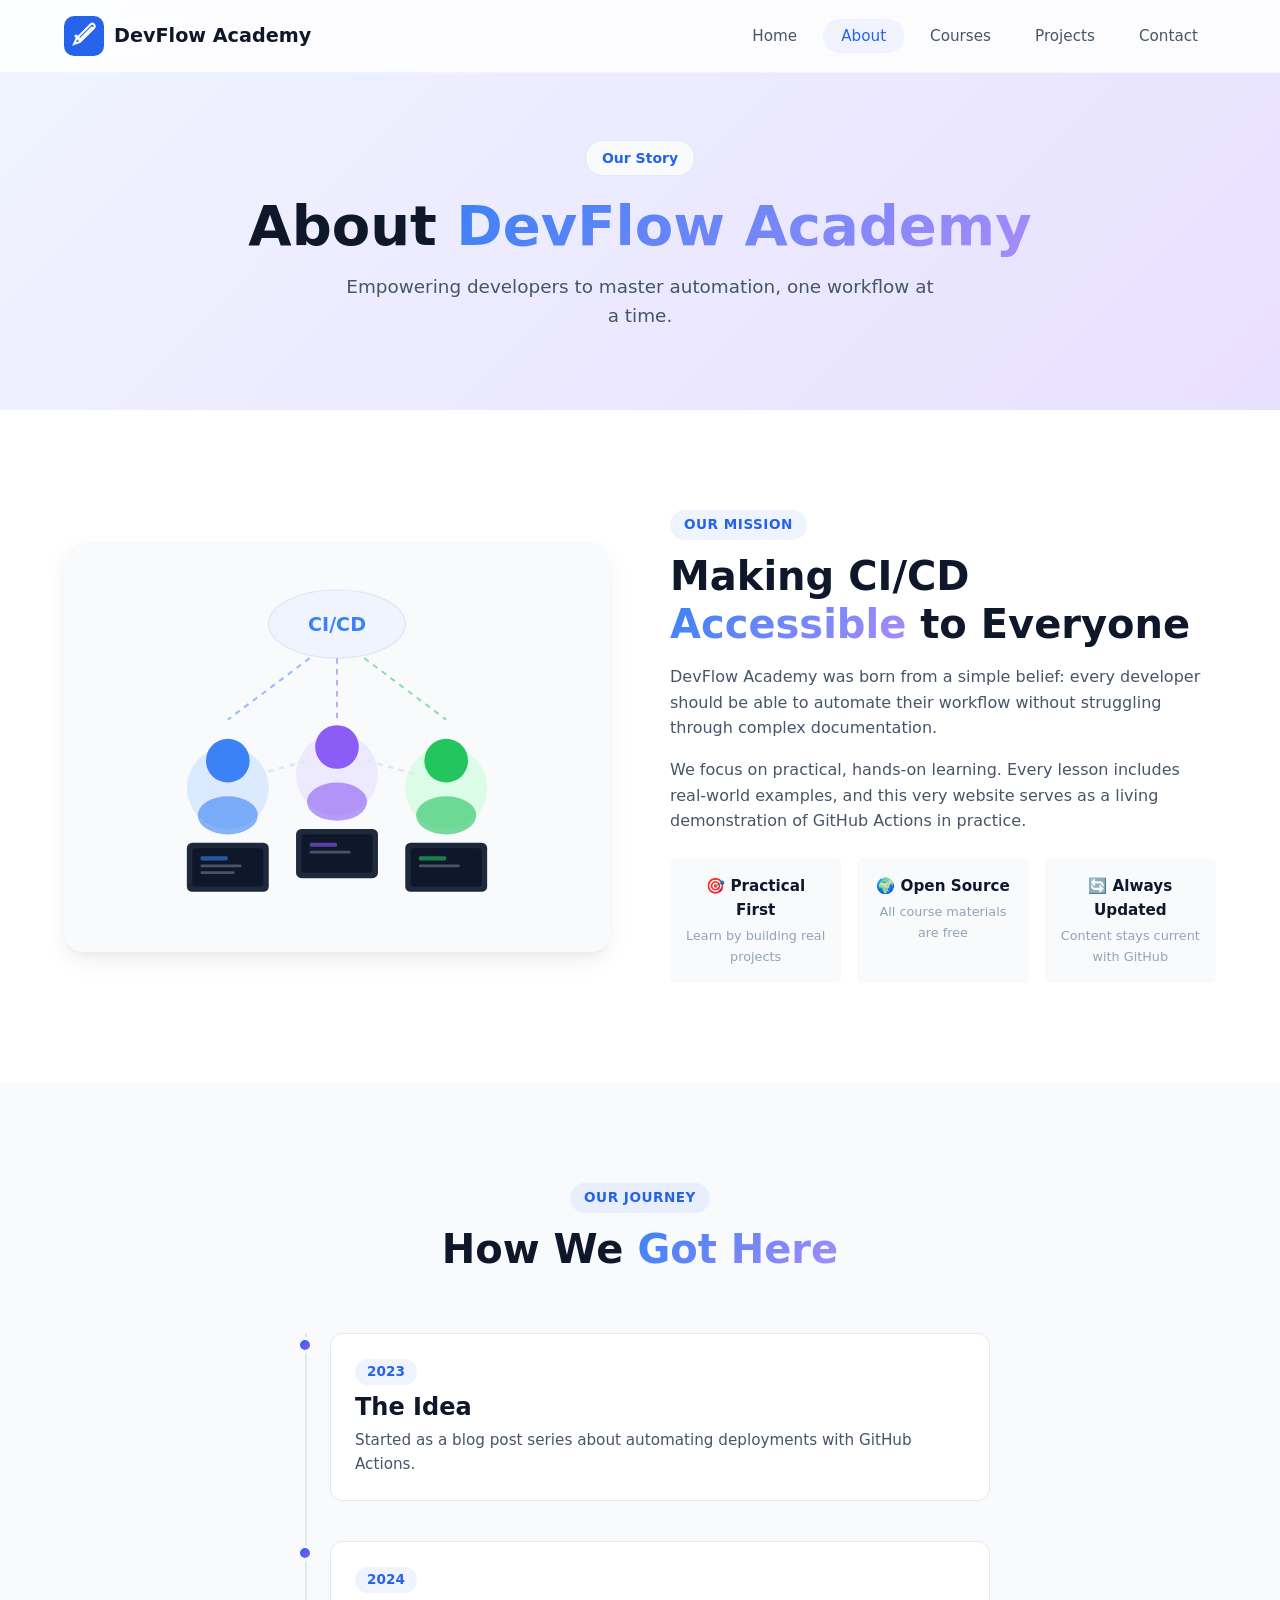
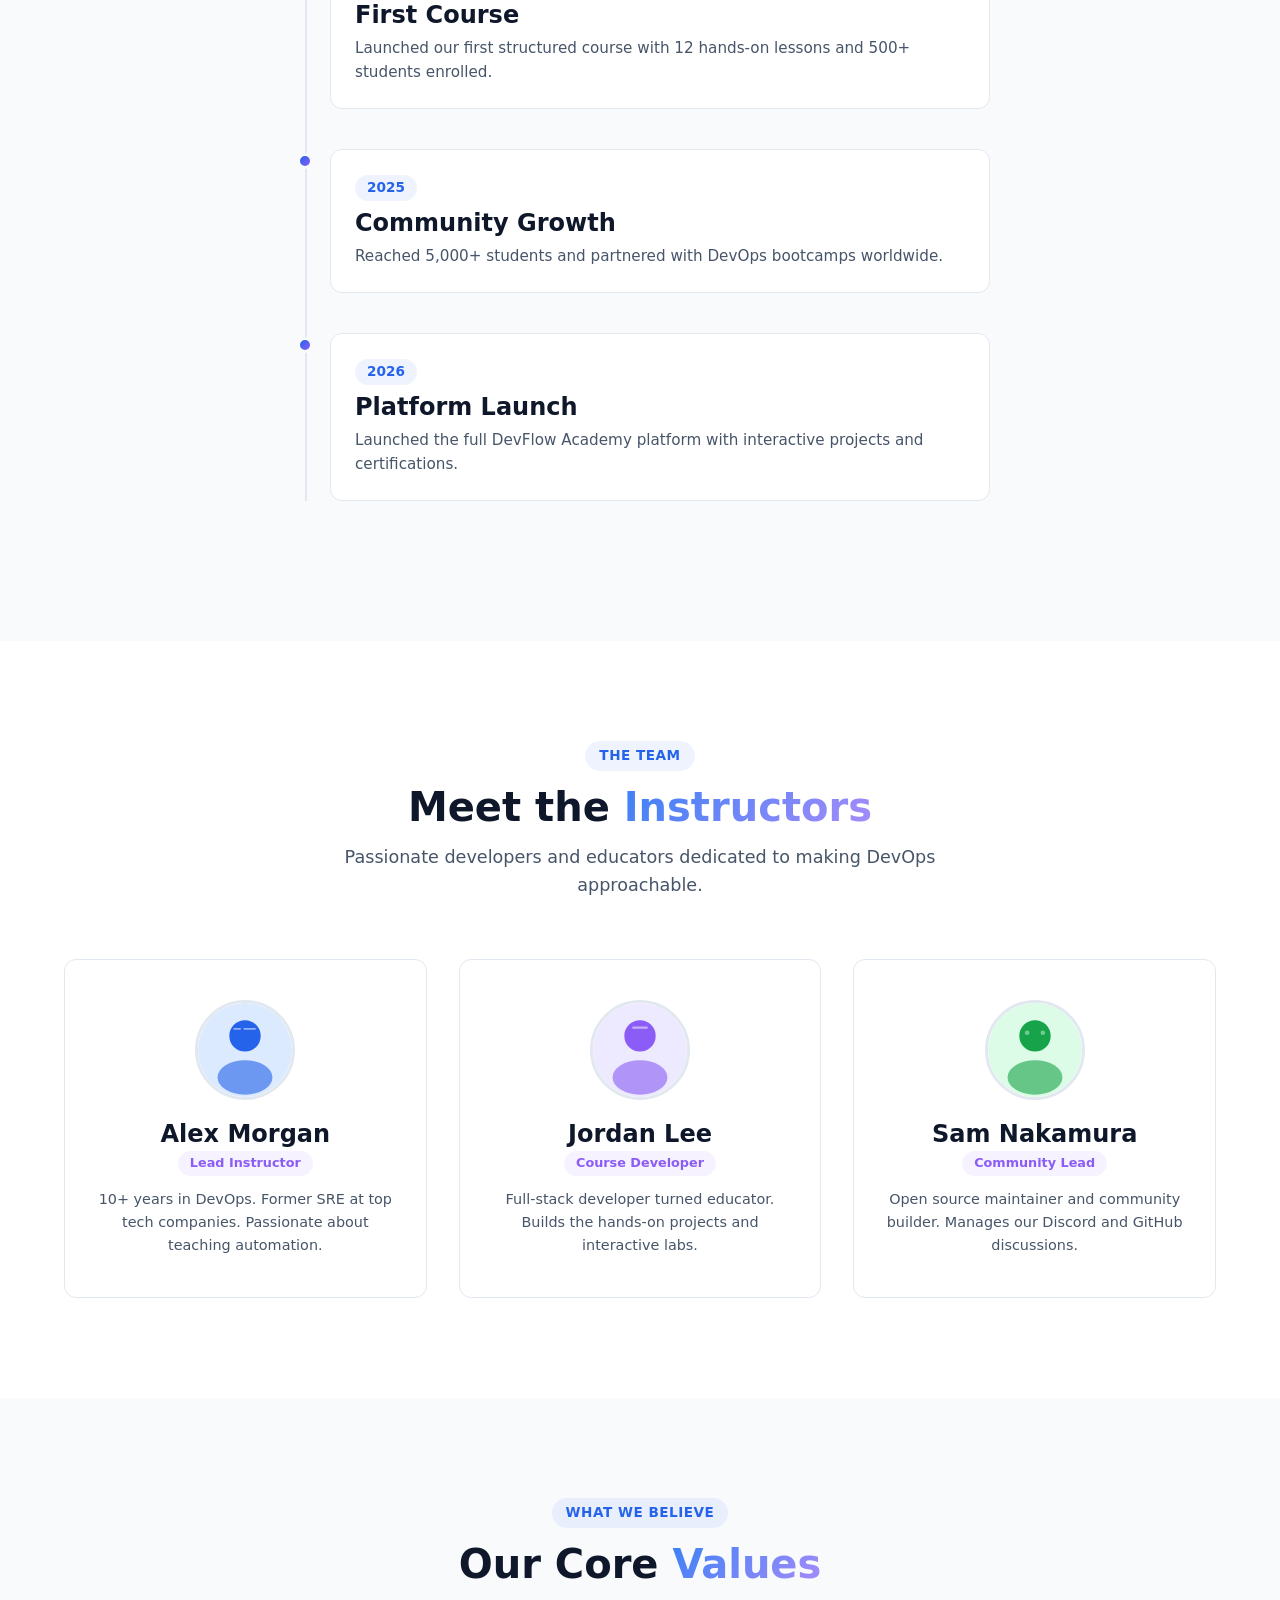
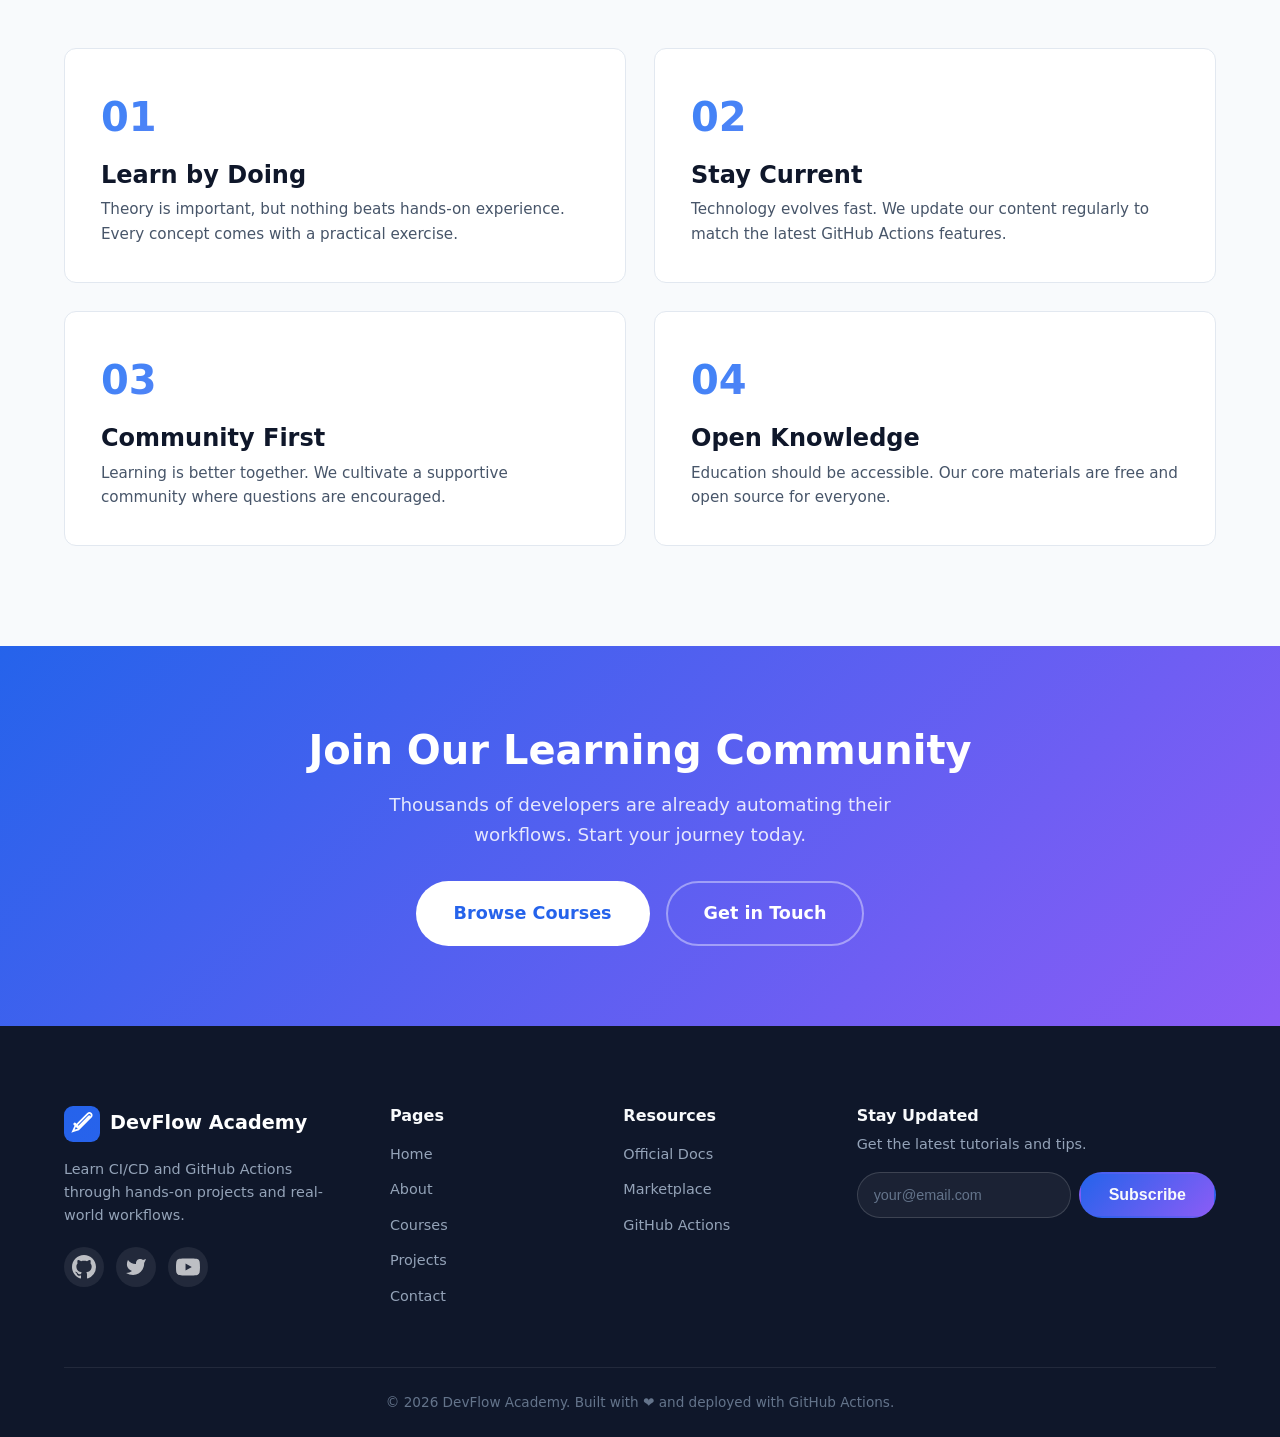
==== about.html @ 9a914fad "Initial commit: DevFlow Academy - GitHub Actions demo website - 5 HTML pages (Home, About, Courses, " ====
<!DOCTYPE html>
<html lang="en">
<head>
    <meta charset="UTF-8">
    <meta name="viewport" content="width=device-width, initial-scale=1.0">
    <title>About - DevFlow Academy</title>
    <link rel="stylesheet" href="css/style.css">
    <link rel="icon" href="images/favicon.svg" type="image/svg+xml">
</head>
<body>
    <!-- Navigation -->
    <nav class="navbar" id="navbar">
        <div class="container nav-container">
            <a href="index.html" class="logo">
                <img src="images/logo.svg" alt="DevFlow Academy Logo" width="40" height="40">
                <span>DevFlow Academy</span>
            </a>
            <button class="nav-toggle" id="navToggle" aria-label="Toggle navigation">
                <span></span>
                <span></span>
                <span></span>
            </button>
            <ul class="nav-links" id="navLinks">
                <li><a href="index.html">Home</a></li>
                <li><a href="about.html" class="active">About</a></li>
                <li><a href="courses.html">Courses</a></li>
                <li><a href="projects.html">Projects</a></li>
                <li><a href="contact.html">Contact</a></li>
            </ul>
        </div>
    </nav>

    <!-- Page Header -->
    <header class="page-header">
        <div class="container">
            <span class="badge">Our Story</span>
            <h1>About <span class="gradient-text">DevFlow Academy</span></h1>
            <p>Empowering developers to master automation, one workflow at a time.</p>
        </div>
    </header>

    <!-- Mission Section -->
    <section class="about-mission">
        <div class="container">
            <div class="about-grid">
                <div class="about-image">
                    <img src="images/about-team.svg" alt="Team working together on automation">
                </div>
                <div class="about-text">
                    <span class="section-tag">Our Mission</span>
                    <h2>Making CI/CD <span class="gradient-text">Accessible</span> to Everyone</h2>
                    <p>DevFlow Academy was born from a simple belief: every developer should be able to automate their workflow without struggling through complex documentation.</p>
                    <p>We focus on practical, hands-on learning. Every lesson includes real-world examples, and this very website serves as a living demonstration of GitHub Actions in practice.</p>
                    <div class="about-highlights">
                        <div class="highlight">
                            <strong>🎯 Practical First</strong>
                            <p>Learn by building real projects</p>
                        </div>
                        <div class="highlight">
                            <strong>🌍 Open Source</strong>
                            <p>All course materials are free</p>
                        </div>
                        <div class="highlight">
                            <strong>🔄 Always Updated</strong>
                            <p>Content stays current with GitHub</p>
                        </div>
                    </div>
                </div>
            </div>
        </div>
    </section>

    <!-- Timeline Section -->
    <section class="timeline-section">
        <div class="container">
            <div class="section-header">
                <span class="section-tag">Our Journey</span>
                <h2>How We <span class="gradient-text">Got Here</span></h2>
            </div>
            <div class="timeline">
                <div class="timeline-item">
                    <div class="timeline-marker"></div>
                    <div class="timeline-content">
                        <span class="timeline-date">2023</span>
                        <h3>The Idea</h3>
                        <p>Started as a blog post series about automating deployments with GitHub Actions.</p>
                    </div>
                </div>
                <div class="timeline-item">
                    <div class="timeline-marker"></div>
                    <div class="timeline-content">
                        <span class="timeline-date">2024</span>
                        <h3>First Course</h3>
                        <p>Launched our first structured course with 12 hands-on lessons and 500+ students enrolled.</p>
                    </div>
                </div>
                <div class="timeline-item">
                    <div class="timeline-marker"></div>
                    <div class="timeline-content">
                        <span class="timeline-date">2025</span>
                        <h3>Community Growth</h3>
                        <p>Reached 5,000+ students and partnered with DevOps bootcamps worldwide.</p>
                    </div>
                </div>
                <div class="timeline-item">
                    <div class="timeline-marker"></div>
                    <div class="timeline-content">
                        <span class="timeline-date">2026</span>
                        <h3>Platform Launch</h3>
                        <p>Launched the full DevFlow Academy platform with interactive projects and certifications.</p>
                    </div>
                </div>
            </div>
        </div>
    </section>

    <!-- Team Section -->
    <section class="team-section">
        <div class="container">
            <div class="section-header">
                <span class="section-tag">The Team</span>
                <h2>Meet the <span class="gradient-text">Instructors</span></h2>
                <p>Passionate developers and educators dedicated to making DevOps approachable.</p>
            </div>
            <div class="team-grid">
                <div class="team-card">
                    <div class="team-avatar">
                        <img src="images/team-1.svg" alt="Alex Morgan">
                    </div>
                    <h3>Alex Morgan</h3>
                    <span class="team-role">Lead Instructor</span>
                    <p>10+ years in DevOps. Former SRE at top tech companies. Passionate about teaching automation.</p>
                </div>
                <div class="team-card">
                    <div class="team-avatar">
                        <img src="images/team-2.svg" alt="Jordan Lee">
                    </div>
                    <h3>Jordan Lee</h3>
                    <span class="team-role">Course Developer</span>
                    <p>Full-stack developer turned educator. Builds the hands-on projects and interactive labs.</p>
                </div>
                <div class="team-card">
                    <div class="team-avatar">
                        <img src="images/team-3.svg" alt="Sam Nakamura">
                    </div>
                    <h3>Sam Nakamura</h3>
                    <span class="team-role">Community Lead</span>
                    <p>Open source maintainer and community builder. Manages our Discord and GitHub discussions.</p>
                </div>
            </div>
        </div>
    </section>

    <!-- Values Section -->
    <section class="values-section">
        <div class="container">
            <div class="section-header">
                <span class="section-tag">What We Believe</span>
                <h2>Our Core <span class="gradient-text">Values</span></h2>
            </div>
            <div class="values-grid">
                <div class="value-card">
                    <div class="value-number">01</div>
                    <h3>Learn by Doing</h3>
                    <p>Theory is important, but nothing beats hands-on experience. Every concept comes with a practical exercise.</p>
                </div>
                <div class="value-card">
                    <div class="value-number">02</div>
                    <h3>Stay Current</h3>
                    <p>Technology evolves fast. We update our content regularly to match the latest GitHub Actions features.</p>
                </div>
                <div class="value-card">
                    <div class="value-number">03</div>
                    <h3>Community First</h3>
                    <p>Learning is better together. We cultivate a supportive community where questions are encouraged.</p>
                </div>
                <div class="value-card">
                    <div class="value-number">04</div>
                    <h3>Open Knowledge</h3>
                    <p>Education should be accessible. Our core materials are free and open source for everyone.</p>
                </div>
            </div>
        </div>
    </section>

    <!-- CTA -->
    <section class="cta">
        <div class="container">
            <div class="cta-content">
                <h2>Join Our Learning Community</h2>
                <p>Thousands of developers are already automating their workflows. Start your journey today.</p>
                <div class="cta-buttons">
                    <a href="courses.html" class="btn btn-primary btn-lg">Browse Courses</a>
                    <a href="contact.html" class="btn btn-outline btn-lg">Get in Touch</a>
                </div>
            </div>
        </div>
    </section>

    <!-- Footer -->
    <footer class="footer">
        <div class="container">
            <div class="footer-grid">
                <div class="footer-brand">
                    <a href="index.html" class="logo">
                        <img src="images/logo.svg" alt="DevFlow Academy" width="36" height="36">
                        <span>DevFlow Academy</span>
                    </a>
                    <p>Learn CI/CD and GitHub Actions through hands-on projects and real-world workflows.</p>
                    <div class="social-links">
                        <a href="#" aria-label="GitHub"><img src="images/icon-github.svg" alt="GitHub" width="24" height="24"></a>
                        <a href="#" aria-label="Twitter"><img src="images/icon-twitter.svg" alt="Twitter" width="24" height="24"></a>
                        <a href="#" aria-label="YouTube"><img src="images/icon-youtube.svg" alt="YouTube" width="24" height="24"></a>
                    </div>
                </div>
                <div class="footer-links">
                    <h4>Pages</h4>
                    <ul>
                        <li><a href="index.html">Home</a></li>
                        <li><a href="about.html">About</a></li>
                        <li><a href="courses.html">Courses</a></li>
                        <li><a href="projects.html">Projects</a></li>
                        <li><a href="contact.html">Contact</a></li>
                    </ul>
                </div>
                <div class="footer-links">
                    <h4>Resources</h4>
                    <ul>
                        <li><a href="https://docs.github.com/en/actions" target="_blank" rel="noopener noreferrer">Official Docs</a></li>
                        <li><a href="https://github.com/marketplace?type=actions" target="_blank" rel="noopener noreferrer">Marketplace</a></li>
                        <li><a href="https://github.com/features/actions" target="_blank" rel="noopener noreferrer">GitHub Actions</a></li>
                    </ul>
                </div>
                <div class="footer-newsletter">
                    <h4>Stay Updated</h4>
                    <p>Get the latest tutorials and tips.</p>
                    <form class="newsletter-form" id="newsletterForm">
                        <input type="email" placeholder="your@email.com" required aria-label="Email address">
                        <button type="submit" class="btn btn-primary">Subscribe</button>
                    </form>
                </div>
            </div>
            <div class="footer-bottom">
                <p>&copy; 2026 DevFlow Academy. Built with ❤️ and deployed with GitHub Actions.</p>
            </div>
        </div>
    </footer>

    <button class="back-to-top" id="backToTop" aria-label="Back to top">↑</button>
    <script src="js/main.js"></script>
</body>
</html>
---- css/style.css ----
/* ===================================
   DevFlow Academy - Main Stylesheet
   Modern, responsive, GitHub-themed
   =================================== */

/* ---------- CSS Variables ---------- */
:root {
    --primary: #2563eb;
    --primary-dark: #1d4ed8;
    --primary-light: #3b82f6;
    --accent: #8b5cf6;
    --accent-dark: #7c3aed;
    --gradient: linear-gradient(135deg, #2563eb, #8b5cf6);
    --gradient-text: linear-gradient(135deg, #3b82f6, #a78bfa);

    --bg-primary: #ffffff;
    --bg-secondary: #f8fafc;
    --bg-dark: #0f172a;
    --bg-card: #ffffff;

    --text-primary: #0f172a;
    --text-secondary: #475569;
    --text-muted: #94a3b8;
    --text-inverse: #f8fafc;

    --border: #e2e8f0;
    --border-light: #f1f5f9;

    --shadow-sm: 0 1px 2px rgba(0,0,0,0.05);
    --shadow-md: 0 4px 6px -1px rgba(0,0,0,0.07), 0 2px 4px -1px rgba(0,0,0,0.04);
    --shadow-lg: 0 10px 25px -3px rgba(0,0,0,0.08), 0 4px 6px -2px rgba(0,0,0,0.04);
    --shadow-xl: 0 20px 50px -12px rgba(0,0,0,0.15);

    --radius-sm: 6px;
    --radius-md: 12px;
    --radius-lg: 20px;
    --radius-full: 50px;

    --font-sans: 'Segoe UI', system-ui, -apple-system, sans-serif;
    --font-mono: 'Cascadia Code', 'Fira Code', 'Consolas', monospace;

    --transition: 0.3s cubic-bezier(0.4, 0, 0.2, 1);
    --max-width: 1200px;
}

/* ---------- Reset & Base ---------- */
*,
*::before,
*::after {
    margin: 0;
    padding: 0;
    box-sizing: border-box;
}

html {
    scroll-behavior: smooth;
    scroll-padding-top: 80px;
}

body {
    font-family: var(--font-sans);
    font-size: 16px;
    line-height: 1.6;
    color: var(--text-primary);
    background: var(--bg-primary);
    overflow-x: hidden;
}

img {
    max-width: 100%;
    height: auto;
    display: block;
}

a {
    color: var(--primary);
    text-decoration: none;
    transition: color var(--transition);
}

a:hover {
    color: var(--primary-dark);
}

ul {
    list-style: none;
}

.container {
    max-width: var(--max-width);
    margin: 0 auto;
    padding: 0 24px;
}

/* ---------- Typography ---------- */
h1, h2, h3, h4 {
    line-height: 1.2;
    font-weight: 700;
}

h1 { font-size: clamp(2.2rem, 5vw, 3.5rem); }
h2 { font-size: clamp(1.8rem, 4vw, 2.5rem); }
h3 { font-size: clamp(1.2rem, 2.5vw, 1.5rem); }

.gradient-text {
    background: var(--gradient-text);
    -webkit-background-clip: text;
    -webkit-text-fill-color: transparent;
    background-clip: text;
}

/* ---------- Buttons ---------- */
.btn {
    display: inline-flex;
    align-items: center;
    justify-content: center;
    gap: 8px;
    padding: 12px 28px;
    border: 2px solid transparent;
    border-radius: var(--radius-full);
    font-size: 1rem;
    font-weight: 600;
    cursor: pointer;
    transition: all var(--transition);
    text-decoration: none;
    white-space: nowrap;
}

.btn-primary {
    background: var(--gradient);
    color: var(--text-inverse);
    border-color: transparent;
}
.btn-primary:hover {
    transform: translateY(-2px);
    box-shadow: 0 8px 25px rgba(37, 99, 235, 0.35);
    color: var(--text-inverse);
}

.btn-outline {
    background: transparent;
    color: var(--text-primary);
    border-color: var(--border);
}
.btn-outline:hover {
    border-color: var(--primary);
    color: var(--primary);
    transform: translateY(-2px);
}

.btn-sm { padding: 8px 20px; font-size: 0.875rem; }
.btn-lg { padding: 16px 36px; font-size: 1.1rem; }
.btn-full { width: 100%; }

.badge {
    display: inline-block;
    padding: 6px 16px;
    background: var(--bg-secondary);
    border: 1px solid var(--border);
    border-radius: var(--radius-full);
    font-size: 0.875rem;
    font-weight: 600;
    color: var(--primary);
    margin-bottom: 16px;
}

/* ---------- Navigation ---------- */
.navbar {
    position: fixed;
    top: 0;
    left: 0;
    right: 0;
    z-index: 1000;
    background: rgba(255, 255, 255, 0.85);
    backdrop-filter: blur(12px);
    -webkit-backdrop-filter: blur(12px);
    border-bottom: 1px solid var(--border-light);
    transition: all var(--transition);
}

.navbar.scrolled {
    box-shadow: var(--shadow-md);
}

.nav-container {
    display: flex;
    align-items: center;
    justify-content: space-between;
    height: 72px;
}

.logo {
    display: flex;
    align-items: center;
    gap: 10px;
    font-weight: 700;
    font-size: 1.2rem;
    color: var(--text-primary);
}
.logo:hover { color: var(--text-primary); }
.logo img { flex-shrink: 0; }

.nav-links {
    display: flex;
    align-items: center;
    gap: 8px;
}

.nav-links a {
    padding: 8px 18px;
    border-radius: var(--radius-full);
    font-weight: 500;
    color: var(--text-secondary);
    transition: all var(--transition);
    font-size: 0.95rem;
}

.nav-links a:hover,
.nav-links a.active {
    color: var(--primary);
    background: rgba(37, 99, 235, 0.06);
}

.nav-toggle {
    display: none;
    flex-direction: column;
    gap: 5px;
    background: none;
    border: none;
    cursor: pointer;
    padding: 8px;
}

.nav-toggle span {
    display: block;
    width: 24px;
    height: 2px;
    background: var(--text-primary);
    border-radius: 2px;
    transition: all var(--transition);
}

/* ---------- Hero Section ---------- */
.hero {
    position: relative;
    padding: 160px 0 120px;
    background: linear-gradient(135deg, #f0f4ff 0%, #e8e0ff 50%, #f0f4ff 100%);
    overflow: hidden;
}

.hero-particles {
    position: absolute;
    top: 0;
    left: 0;
    width: 100%;
    height: 100%;
    pointer-events: none;
}

.hero-content {
    display: grid;
    grid-template-columns: 1fr 1fr;
    gap: 60px;
    align-items: center;
    position: relative;
    z-index: 1;
}

.hero-text h1 {
    margin-bottom: 20px;
}

.hero-text p {
    font-size: 1.15rem;
    color: var(--text-secondary);
    margin-bottom: 32px;
    max-width: 520px;
}

.hero-buttons {
    display: flex;
    gap: 16px;
    margin-bottom: 48px;
    flex-wrap: wrap;
}

.hero-stats {
    display: flex;
    gap: 40px;
}

.stat {
    text-align: center;
}

.stat strong {
    display: block;
    font-size: 2rem;
    background: var(--gradient);
    -webkit-background-clip: text;
    -webkit-text-fill-color: transparent;
    background-clip: text;
}

.stat span {
    font-size: 0.875rem;
    color: var(--text-muted);
    font-weight: 500;
}

.hero-image {
    display: flex;
    justify-content: center;
}

.hero-image img {
    max-width: 480px;
    width: 100%;
    animation: float 6s ease-in-out infinite;
}

@keyframes float {
    0%, 100% { transform: translateY(0); }
    50% { transform: translateY(-20px); }
}

.hero-wave {
    position: absolute;
    bottom: -1px;
    left: 0;
    right: 0;
    line-height: 0;
}

.hero-wave svg {
    width: 100%;
    height: 80px;
}

/* ---------- Sections ---------- */
section {
    padding: 100px 0;
}

.section-header {
    text-align: center;
    margin-bottom: 60px;
}

.section-header p {
    color: var(--text-secondary);
    max-width: 600px;
    margin: 12px auto 0;
    font-size: 1.1rem;
}

.section-tag {
    display: inline-block;
    padding: 4px 14px;
    background: rgba(37, 99, 235, 0.08);
    color: var(--primary);
    border-radius: var(--radius-full);
    font-size: 0.85rem;
    font-weight: 600;
    text-transform: uppercase;
    letter-spacing: 0.5px;
    margin-bottom: 12px;
}

/* ---------- Features Grid ---------- */
.features {
    background: var(--bg-secondary);
}

.features-grid {
    display: grid;
    grid-template-columns: repeat(3, 1fr);
    gap: 28px;
}

.feature-card {
    background: var(--bg-card);
    border: 1px solid var(--border);
    border-radius: var(--radius-md);
    padding: 36px 28px;
    transition: all var(--transition);
}

.feature-card:hover {
    transform: translateY(-6px);
    box-shadow: var(--shadow-lg);
    border-color: var(--primary-light);
}

.feature-icon {
    width: 56px;
    height: 56px;
    border-radius: var(--radius-sm);
    background: rgba(37, 99, 235, 0.08);
    display: flex;
    align-items: center;
    justify-content: center;
    margin-bottom: 20px;
}

.feature-icon img {
    width: 32px;
    height: 32px;
}

.feature-card h3 {
    margin-bottom: 10px;
}

.feature-card p {
    color: var(--text-secondary);
    font-size: 0.95rem;
}

/* ---------- Workflow Section ---------- */
.workflow-section {
    background: var(--bg-primary);
}

.workflow-demo {
    display: grid;
    grid-template-columns: 1.3fr 1fr;
    gap: 48px;
    align-items: start;
}

/* Code Window */
.code-window {
    border-radius: var(--radius-md);
    overflow: hidden;
    box-shadow: var(--shadow-xl);
    border: 1px solid var(--border);
}

.code-header {
    display: flex;
    align-items: center;
    gap: 12px;
    padding: 14px 20px;
    background: #1e293b;
}

.code-dots {
    display: flex;
    gap: 8px;
}

.dot {
    width: 12px;
    height: 12px;
    border-radius: 50%;
}
.dot.red { background: #ef4444; }
.dot.yellow { background: #eab308; }
.dot.green { background: #22c55e; }

.code-title {
    color: #94a3b8;
    font-size: 0.85rem;
    font-family: var(--font-mono);
}

.code-body {
    background: #0f172a;
    padding: 24px;
    overflow-x: auto;
    margin: 0;
}

.code-body code {
    font-family: var(--font-mono);
    font-size: 0.9rem;
    line-height: 1.8;
    color: #e2e8f0;
}

.yaml-key {
    color: #7dd3fc;
}

/* Workflow Steps */
.workflow-steps {
    display: flex;
    flex-direction: column;
    gap: 4px;
}

.workflow-step {
    display: flex;
    align-items: center;
    gap: 16px;
    padding: 20px;
    border-radius: var(--radius-md);
    border: 1px solid var(--border);
    background: var(--bg-card);
    transition: all var(--transition);
}

.workflow-step:hover,
.workflow-step.active {
    border-color: var(--primary-light);
    box-shadow: var(--shadow-md);
}

.step-icon {
    font-size: 1.5rem;
    flex-shrink: 0;
}

.step-info h4 {
    font-size: 1rem;
    margin-bottom: 2px;
}

.step-info p {
    color: var(--text-muted);
    font-size: 0.875rem;
}

.workflow-connector {
    width: 2px;
    height: 16px;
    background: var(--border);
    margin-left: 36px;
}

/* ---------- Testimonials ---------- */
.testimonials {
    background: var(--bg-secondary);
}

.testimonial-slider {
    max-width: 600px;
    margin: 0 auto;
    position: relative;
    min-height: 280px;
}

.testimonial-card {
    background: var(--bg-card);
    border: 1px solid var(--border);
    border-radius: var(--radius-md);
    padding: 36px;
    text-align: center;
    display: none;
    animation: fadeIn 0.5s ease;
}

.testimonial-card.active {
    display: block;
}

@keyframes fadeIn {
    from { opacity: 0; transform: translateY(10px); }
    to { opacity: 1; transform: translateY(0); }
}

.testimonial-stars {
    color: #f59e0b;
    font-size: 1.3rem;
    margin-bottom: 16px;
}

.testimonial-card > p {
    font-size: 1.1rem;
    color: var(--text-secondary);
    font-style: italic;
    margin-bottom: 24px;
    line-height: 1.7;
}

.testimonial-author {
    display: flex;
    align-items: center;
    justify-content: center;
    gap: 12px;
}

.testimonial-author img {
    border-radius: 50%;
    border: 2px solid var(--border);
}

.testimonial-author div {
    text-align: left;
}

.testimonial-author strong {
    display: block;
    font-size: 0.95rem;
}

.testimonial-author span {
    font-size: 0.825rem;
    color: var(--text-muted);
}

.testimonial-dots {
    display: flex;
    justify-content: center;
    gap: 10px;
    margin-top: 24px;
}

.testimonial-dots .dot-btn {
    width: 10px;
    height: 10px;
    border-radius: 50%;
    background: var(--border);
    border: none;
    cursor: pointer;
    transition: all var(--transition);
}

.testimonial-dots .dot-btn.active {
    background: var(--primary);
    transform: scale(1.3);
}

/* ---------- CTA Section ---------- */
.cta {
    background: var(--gradient);
    padding: 80px 0;
}

.cta-content {
    text-align: center;
    color: white;
}

.cta-content h2 {
    color: white;
    margin-bottom: 16px;
}

.cta-content p {
    color: rgba(255, 255, 255, 0.85);
    font-size: 1.15rem;
    margin-bottom: 32px;
    max-width: 560px;
    margin-left: auto;
    margin-right: auto;
}

.cta-buttons {
    display: flex;
    gap: 16px;
    justify-content: center;
    flex-wrap: wrap;
}

.cta .btn-primary {
    background: white;
    color: var(--primary);
}
.cta .btn-primary:hover {
    box-shadow: 0 8px 25px rgba(0,0,0,0.2);
}

.cta .btn-outline {
    border-color: rgba(255,255,255,0.4);
    color: white;
}
.cta .btn-outline:hover {
    border-color: white;
    color: white;
    background: rgba(255,255,255,0.1);
}

/* ---------- Page Header ---------- */
.page-header {
    padding: 140px 0 80px;
    background: linear-gradient(135deg, #f0f4ff, #e8e0ff);
    text-align: center;
}

.page-header h1 {
    margin-bottom: 12px;
}

.page-header p {
    color: var(--text-secondary);
    font-size: 1.15rem;
    max-width: 600px;
    margin: 0 auto;
}

/* ---------- About Page ---------- */
.about-grid {
    display: grid;
    grid-template-columns: 1fr 1fr;
    gap: 60px;
    align-items: center;
}

.about-image img {
    border-radius: var(--radius-lg);
    box-shadow: var(--shadow-lg);
}

.about-text h2 {
    margin-bottom: 16px;
}

.about-text p {
    color: var(--text-secondary);
    margin-bottom: 16px;
}

.about-highlights {
    display: grid;
    grid-template-columns: 1fr 1fr 1fr;
    gap: 16px;
    margin-top: 24px;
}

.highlight {
    padding: 16px;
    background: var(--bg-secondary);
    border-radius: var(--radius-sm);
    text-align: center;
}

.highlight strong {
    display: block;
    font-size: 0.95rem;
    margin-bottom: 4px;
}

.highlight p {
    font-size: 0.8rem;
    color: var(--text-muted);
    margin: 0;
}

/* ---------- Timeline ---------- */
.timeline-section {
    background: var(--bg-secondary);
}

.timeline {
    position: relative;
    max-width: 700px;
    margin: 0 auto;
    padding-left: 40px;
}

.timeline::before {
    content: '';
    position: absolute;
    left: 15px;
    top: 0;
    bottom: 0;
    width: 2px;
    background: var(--border);
}

.timeline-item {
    position: relative;
    margin-bottom: 40px;
}

.timeline-marker {
    position: absolute;
    left: -33px;
    top: 4px;
    width: 16px;
    height: 16px;
    border-radius: 50%;
    background: var(--gradient);
    border: 3px solid var(--bg-secondary);
}

.timeline-content {
    background: var(--bg-card);
    border: 1px solid var(--border);
    border-radius: var(--radius-md);
    padding: 24px;
}

.timeline-date {
    display: inline-block;
    padding: 2px 12px;
    background: rgba(37, 99, 235, 0.08);
    color: var(--primary);
    border-radius: var(--radius-full);
    font-size: 0.85rem;
    font-weight: 600;
    margin-bottom: 8px;
}

.timeline-content h3 {
    margin-bottom: 6px;
}

.timeline-content p {
    color: var(--text-secondary);
    font-size: 0.95rem;
}

/* ---------- Team ---------- */
.team-grid {
    display: grid;
    grid-template-columns: repeat(3, 1fr);
    gap: 32px;
}

.team-card {
    text-align: center;
    background: var(--bg-card);
    border: 1px solid var(--border);
    border-radius: var(--radius-md);
    padding: 40px 28px;
    transition: all var(--transition);
}

.team-card:hover {
    transform: translateY(-6px);
    box-shadow: var(--shadow-lg);
}

.team-avatar {
    width: 100px;
    height: 100px;
    border-radius: 50%;
    overflow: hidden;
    margin: 0 auto 20px;
    border: 3px solid var(--border);
}

.team-avatar img {
    width: 100%;
    height: 100%;
    object-fit: cover;
}

.team-role {
    display: inline-block;
    padding: 2px 12px;
    background: rgba(139, 92, 246, 0.08);
    color: var(--accent);
    border-radius: var(--radius-full);
    font-size: 0.8rem;
    font-weight: 600;
    margin-bottom: 12px;
}

.team-card p {
    color: var(--text-secondary);
    font-size: 0.9rem;
}

/* ---------- Values ---------- */
.values-section {
    background: var(--bg-secondary);
}

.values-grid {
    display: grid;
    grid-template-columns: repeat(2, 1fr);
    gap: 28px;
}

.value-card {
    background: var(--bg-card);
    border: 1px solid var(--border);
    border-radius: var(--radius-md);
    padding: 36px;
    transition: all var(--transition);
}

.value-card:hover {
    border-color: var(--primary-light);
    box-shadow: var(--shadow-md);
}

.value-number {
    font-size: 2.5rem;
    font-weight: 800;
    background: var(--gradient-text);
    -webkit-background-clip: text;
    -webkit-text-fill-color: transparent;
    background-clip: text;
    margin-bottom: 12px;
}

.value-card h3 {
    margin-bottom: 8px;
}

.value-card p {
    color: var(--text-secondary);
    font-size: 0.95rem;
}

/* ---------- Courses Page ---------- */
.courses-section {
    padding-top: 60px;
}

.course-filters {
    display: flex;
    gap: 12px;
    justify-content: center;
    margin-bottom: 40px;
    flex-wrap: wrap;
}

.filter-btn {
    padding: 8px 24px;
    border: 1px solid var(--border);
    border-radius: var(--radius-full);
    background: var(--bg-card);
    font-weight: 500;
    cursor: pointer;
    transition: all var(--transition);
    font-size: 0.95rem;
    color: var(--text-secondary);
}

.filter-btn:hover,
.filter-btn.active {
    background: var(--primary);
    color: white;
    border-color: var(--primary);
}

.courses-grid {
    display: grid;
    grid-template-columns: repeat(2, 1fr);
    gap: 32px;
}

.course-card {
    background: var(--bg-card);
    border: 1px solid var(--border);
    border-radius: var(--radius-md);
    overflow: hidden;
    transition: all var(--transition);
}

.course-card:hover {
    transform: translateY(-4px);
    box-shadow: var(--shadow-lg);
}

.course-card.hidden {
    display: none;
}

.course-image {
    position: relative;
    height: 200px;
    background: linear-gradient(135deg, #f0f4ff, #e8e0ff);
    display: flex;
    align-items: center;
    justify-content: center;
    overflow: hidden;
}

.course-image img {
    max-height: 160px;
    object-fit: contain;
}

.course-level {
    position: absolute;
    top: 12px;
    right: 12px;
    padding: 4px 14px;
    border-radius: var(--radius-full);
    font-size: 0.75rem;
    font-weight: 600;
    text-transform: uppercase;
}

.course-level.beginner { background: #dcfce7; color: #166534; }
.course-level.intermediate { background: #fef3c7; color: #92400e; }
.course-level.advanced { background: #fce7f3; color: #9d174d; }

.course-body {
    padding: 24px;
}

.course-meta {
    display: flex;
    gap: 16px;
    margin-bottom: 12px;
    font-size: 0.85rem;
    color: var(--text-muted);
}

.course-body h3 {
    margin-bottom: 10px;
}

.course-body p {
    color: var(--text-secondary);
    font-size: 0.9rem;
    margin-bottom: 16px;
}

.course-tags {
    display: flex;
    gap: 8px;
    flex-wrap: wrap;
    margin-bottom: 20px;
}

.tag {
    padding: 3px 12px;
    background: var(--bg-secondary);
    border-radius: var(--radius-full);
    font-size: 0.75rem;
    font-weight: 500;
    color: var(--text-secondary);
}

.course-footer {
    display: flex;
    align-items: center;
    justify-content: space-between;
    padding-top: 16px;
    border-top: 1px solid var(--border-light);
}

.course-rating {
    color: #f59e0b;
    font-size: 0.9rem;
}

.course-rating span {
    color: var(--text-secondary);
    margin-left: 4px;
}

/* ---------- Learning Path ---------- */
.learning-path {
    background: var(--bg-secondary);
}

.path-steps {
    display: flex;
    align-items: center;
    justify-content: center;
    gap: 0;
    flex-wrap: wrap;
}

.path-step {
    text-align: center;
    padding: 28px 24px;
    max-width: 200px;
}

.path-number {
    width: 48px;
    height: 48px;
    border-radius: 50%;
    background: var(--gradient);
    color: white;
    font-weight: 700;
    font-size: 1.2rem;
    display: flex;
    align-items: center;
    justify-content: center;
    margin: 0 auto 12px;
}

.path-step h3 {
    margin-bottom: 6px;
    font-size: 1.05rem;
}

.path-step p {
    font-size: 0.85rem;
    color: var(--text-muted);
}

.path-connector {
    width: 60px;
    height: 2px;
    background: var(--border);
}

/* ---------- Projects Page ---------- */
.projects-section {
    padding-top: 60px;
}

.projects-grid {
    display: grid;
    grid-template-columns: repeat(3, 1fr);
    gap: 28px;
}

.project-card {
    background: var(--bg-card);
    border: 1px solid var(--border);
    border-radius: var(--radius-md);
    overflow: hidden;
    transition: all var(--transition);
}

.project-card:hover {
    transform: translateY(-6px);
    box-shadow: var(--shadow-lg);
}

.project-image {
    position: relative;
    height: 200px;
    background: linear-gradient(135deg, #f0f4ff, #e8e0ff);
    display: flex;
    align-items: center;
    justify-content: center;
    overflow: hidden;
}

.project-image img {
    max-height: 140px;
    transition: transform var(--transition);
}

.project-card:hover .project-image img {
    transform: scale(1.05);
}

.project-overlay {
    position: absolute;
    inset: 0;
    background: rgba(15, 23, 42, 0.6);
    display: flex;
    align-items: center;
    justify-content: center;
    opacity: 0;
    transition: opacity var(--transition);
}

.project-card:hover .project-overlay {
    opacity: 1;
}

.project-body {
    padding: 24px;
}

.project-category {
    font-size: 0.75rem;
    font-weight: 600;
    text-transform: uppercase;
    color: var(--primary);
    margin-bottom: 8px;
}

.project-body h3 {
    margin-bottom: 8px;
}

.project-body p {
    color: var(--text-secondary);
    font-size: 0.9rem;
    margin-bottom: 16px;
}

.project-tech {
    display: flex;
    gap: 8px;
    flex-wrap: wrap;
    margin-bottom: 16px;
}

.project-tech span {
    padding: 3px 12px;
    background: var(--bg-secondary);
    border-radius: var(--radius-full);
    font-size: 0.75rem;
    font-weight: 500;
    color: var(--text-secondary);
}

.project-actions {
    display: flex;
    align-items: center;
    justify-content: space-between;
    padding-top: 16px;
    border-top: 1px solid var(--border-light);
}

.difficulty {
    padding: 3px 14px;
    border-radius: var(--radius-full);
    font-size: 0.75rem;
    font-weight: 600;
}
.difficulty.easy { background: #dcfce7; color: #166534; }
.difficulty.medium { background: #fef3c7; color: #92400e; }
.difficulty.hard { background: #fce7f3; color: #9d174d; }

.project-link {
    display: flex;
    align-items: center;
    gap: 6px;
    font-size: 0.85rem;
    font-weight: 500;
    color: var(--text-secondary);
}
.project-link:hover {
    color: var(--primary);
}

/* ---------- Contribute Section ---------- */
.contribute-section {
    background: var(--bg-secondary);
}

.contribute-card {
    display: grid;
    grid-template-columns: 1.4fr 1fr;
    gap: 48px;
    align-items: center;
    background: var(--bg-card);
    border: 1px solid var(--border);
    border-radius: var(--radius-lg);
    padding: 48px;
}

.contribute-text h2 {
    margin-bottom: 12px;
}

.contribute-text p {
    color: var(--text-secondary);
    margin-bottom: 24px;
}

.contribute-image img {
    max-width: 300px;
    margin: 0 auto;
}

/* ---------- Contact Page ---------- */
.contact-section {
    padding-top: 60px;
}

.contact-grid {
    display: grid;
    grid-template-columns: 1.2fr 1fr;
    gap: 60px;
}

.contact-form-wrapper h2 {
    margin-bottom: 28px;
}

.contact-form {
    display: flex;
    flex-direction: column;
    gap: 20px;
}

.form-row {
    display: grid;
    grid-template-columns: 1fr 1fr;
    gap: 20px;
}

.form-group {
    display: flex;
    flex-direction: column;
    gap: 6px;
}

.form-group label {
    font-weight: 600;
    font-size: 0.9rem;
    color: var(--text-primary);
}

.form-group input,
.form-group select,
.form-group textarea {
    padding: 12px 16px;
    border: 1px solid var(--border);
    border-radius: var(--radius-sm);
    font-size: 1rem;
    font-family: var(--font-sans);
    transition: all var(--transition);
    background: var(--bg-card);
    color: var(--text-primary);
}

.form-group input:focus,
.form-group select:focus,
.form-group textarea:focus {
    outline: none;
    border-color: var(--primary);
    box-shadow: 0 0 0 3px rgba(37, 99, 235, 0.1);
}

.form-group textarea {
    resize: vertical;
    min-height: 120px;
}

.form-success {
    text-align: center;
    padding: 48px;
    background: var(--bg-secondary);
    border-radius: var(--radius-md);
}

.success-icon {
    font-size: 3rem;
    margin-bottom: 16px;
}

.form-success h3 {
    margin-bottom: 8px;
}

.form-success p {
    color: var(--text-secondary);
}

/* Contact Info Cards */
.contact-info {
    display: flex;
    flex-direction: column;
    gap: 20px;
}

.contact-info-card {
    background: var(--bg-card);
    border: 1px solid var(--border);
    border-radius: var(--radius-md);
    padding: 24px;
    transition: all var(--transition);
}

.contact-info-card:hover {
    border-color: var(--primary-light);
    box-shadow: var(--shadow-md);
}

.info-icon {
    font-size: 1.5rem;
    margin-bottom: 8px;
}

.contact-info-card h3 {
    font-size: 1rem;
    margin-bottom: 4px;
}

.contact-info-card p {
    color: var(--primary);
    font-weight: 500;
    font-size: 0.95rem;
}

.contact-info-card span {
    font-size: 0.825rem;
    color: var(--text-muted);
}

/* FAQ */
.faq-section {
    margin-top: 16px;
}

.faq-section h3 {
    margin-bottom: 16px;
    font-size: 1.1rem;
}

.faq-list {
    display: flex;
    flex-direction: column;
    gap: 8px;
}

.faq-item {
    border: 1px solid var(--border);
    border-radius: var(--radius-sm);
    overflow: hidden;
}

.faq-item summary {
    padding: 16px;
    cursor: pointer;
    font-weight: 600;
    font-size: 0.95rem;
    transition: background var(--transition);
}

.faq-item summary:hover {
    background: var(--bg-secondary);
}

.faq-item p {
    padding: 0 16px 16px;
    color: var(--text-secondary);
    font-size: 0.9rem;
}

/* ---------- Location Section ---------- */
.location-section {
    background: var(--bg-secondary);
}

.location-card {
    display: grid;
    grid-template-columns: 1fr 1fr;
    gap: 48px;
    align-items: center;
}

.location-text h2 {
    margin-bottom: 16px;
}

.location-text p {
    color: var(--text-secondary);
    margin-bottom: 28px;
}

.location-stats {
    display: flex;
    gap: 36px;
}

.loc-stat {
    text-align: center;
}

.loc-stat strong {
    display: block;
    font-size: 1.8rem;
    background: var(--gradient);
    -webkit-background-clip: text;
    -webkit-text-fill-color: transparent;
    background-clip: text;
}

.loc-stat span {
    font-size: 0.85rem;
    color: var(--text-muted);
}

.location-image img {
    border-radius: var(--radius-md);
}

/* ---------- Footer ---------- */
.footer {
    background: var(--bg-dark);
    color: var(--text-inverse);
    padding: 80px 0 0;
}

.footer-grid {
    display: grid;
    grid-template-columns: 1.5fr 1fr 1fr 1.5fr;
    gap: 48px;
    padding-bottom: 48px;
}

.footer-brand .logo {
    color: white;
    margin-bottom: 16px;
}

.footer-brand p {
    color: #94a3b8;
    font-size: 0.9rem;
    margin-bottom: 20px;
}

.social-links {
    display: flex;
    gap: 12px;
}

.social-links a {
    display: flex;
    align-items: center;
    justify-content: center;
    width: 40px;
    height: 40px;
    border-radius: 50%;
    background: rgba(255, 255, 255, 0.08);
    transition: all var(--transition);
}

.social-links a:hover {
    background: rgba(255, 255, 255, 0.15);
    transform: translateY(-2px);
}

.social-links img {
    filter: brightness(0) invert(1);
    opacity: 0.7;
}

.footer-links h4 {
    margin-bottom: 16px;
    font-size: 1rem;
}

.footer-links li {
    margin-bottom: 10px;
}

.footer-links a {
    color: #94a3b8;
    font-size: 0.9rem;
    transition: color var(--transition);
}

.footer-links a:hover {
    color: white;
}

.footer-newsletter h4 {
    margin-bottom: 8px;
}

.footer-newsletter p {
    color: #94a3b8;
    font-size: 0.9rem;
    margin-bottom: 16px;
}

.newsletter-form {
    display: flex;
    gap: 8px;
}

.newsletter-form input {
    flex: 1;
    padding: 10px 16px;
    border: 1px solid rgba(255, 255, 255, 0.15);
    border-radius: var(--radius-full);
    background: rgba(255, 255, 255, 0.05);
    color: white;
    font-size: 0.9rem;
}

.newsletter-form input::placeholder {
    color: #64748b;
}

.newsletter-form input:focus {
    outline: none;
    border-color: var(--primary);
}

.footer-bottom {
    border-top: 1px solid rgba(255, 255, 255, 0.08);
    padding: 24px 0;
    text-align: center;
}

.footer-bottom p {
    color: #64748b;
    font-size: 0.85rem;
}

/* ---------- Back to Top ---------- */
.back-to-top {
    position: fixed;
    bottom: 32px;
    right: 32px;
    width: 48px;
    height: 48px;
    border-radius: 50%;
    background: var(--gradient);
    color: white;
    border: none;
    font-size: 1.3rem;
    cursor: pointer;
    opacity: 0;
    visibility: hidden;
    transform: translateY(20px);
    transition: all var(--transition);
    z-index: 999;
    box-shadow: var(--shadow-lg);
}

.back-to-top.visible {
    opacity: 1;
    visibility: visible;
    transform: translateY(0);
}

.back-to-top:hover {
    transform: translateY(-3px);
    box-shadow: var(--shadow-xl);
}

/* ---------- Animations ---------- */
.fade-in {
    opacity: 0;
    transform: translateY(30px);
    transition: opacity 0.6s ease, transform 0.6s ease;
}

.fade-in.visible {
    opacity: 1;
    transform: translateY(0);
}

/* ---------- Responsive ---------- */
@media (max-width: 1024px) {
    .hero-content {
        grid-template-columns: 1fr;
        text-align: center;
    }
    .hero-text p { margin: 0 auto 32px; }
    .hero-buttons { justify-content: center; }
    .hero-stats { justify-content: center; }
    .hero-image { order: -1; }
    .hero-image img { max-width: 350px; }

    .features-grid { grid-template-columns: repeat(2, 1fr); }
    .workflow-demo { grid-template-columns: 1fr; }
    .about-grid { grid-template-columns: 1fr; }
    .about-image { display: flex; justify-content: center; }
    .about-image img { max-width: 400px; }
    .team-grid { grid-template-columns: repeat(2, 1fr); }
    .projects-grid { grid-template-columns: repeat(2, 1fr); }
    .footer-grid { grid-template-columns: repeat(2, 1fr); }
    .location-card { grid-template-columns: 1fr; }
    .contact-grid { grid-template-columns: 1fr; }
    .contribute-card { grid-template-columns: 1fr; }
    .contribute-image { text-align: center; }
}

@media (max-width: 768px) {
    .nav-toggle {
        display: flex;
    }

    .nav-links {
        position: fixed;
        top: 72px;
        left: 0;
        right: 0;
        background: var(--bg-primary);
        flex-direction: column;
        padding: 20px;
        border-bottom: 1px solid var(--border);
        transform: translateY(-120%);
        transition: transform var(--transition);
        gap: 4px;
    }

    .nav-links.open {
        transform: translateY(0);
    }

    .nav-links a {
        width: 100%;
        text-align: center;
        padding: 12px;
    }

    .features-grid { grid-template-columns: 1fr; }
    .courses-grid { grid-template-columns: 1fr; }
    .projects-grid { grid-template-columns: 1fr; }
    .team-grid { grid-template-columns: 1fr; }
    .values-grid { grid-template-columns: 1fr; }
    .footer-grid { grid-template-columns: 1fr; }
    .form-row { grid-template-columns: 1fr; }
    .about-highlights { grid-template-columns: 1fr; }

    .path-steps { flex-direction: column; }
    .path-connector {
        width: 2px;
        height: 30px;
    }

    .hero { padding: 130px 0 100px; }
    .hero-stats { gap: 24px; }
    .stat strong { font-size: 1.6rem; }

    .newsletter-form { flex-direction: column; }
    .location-stats { flex-direction: column; gap: 16px; }
}

@media (max-width: 480px) {
    .container { padding: 0 16px; }
    section { padding: 70px 0; }
    .hero { padding: 120px 0 80px; }
    .page-header { padding: 120px 0 60px; }
}
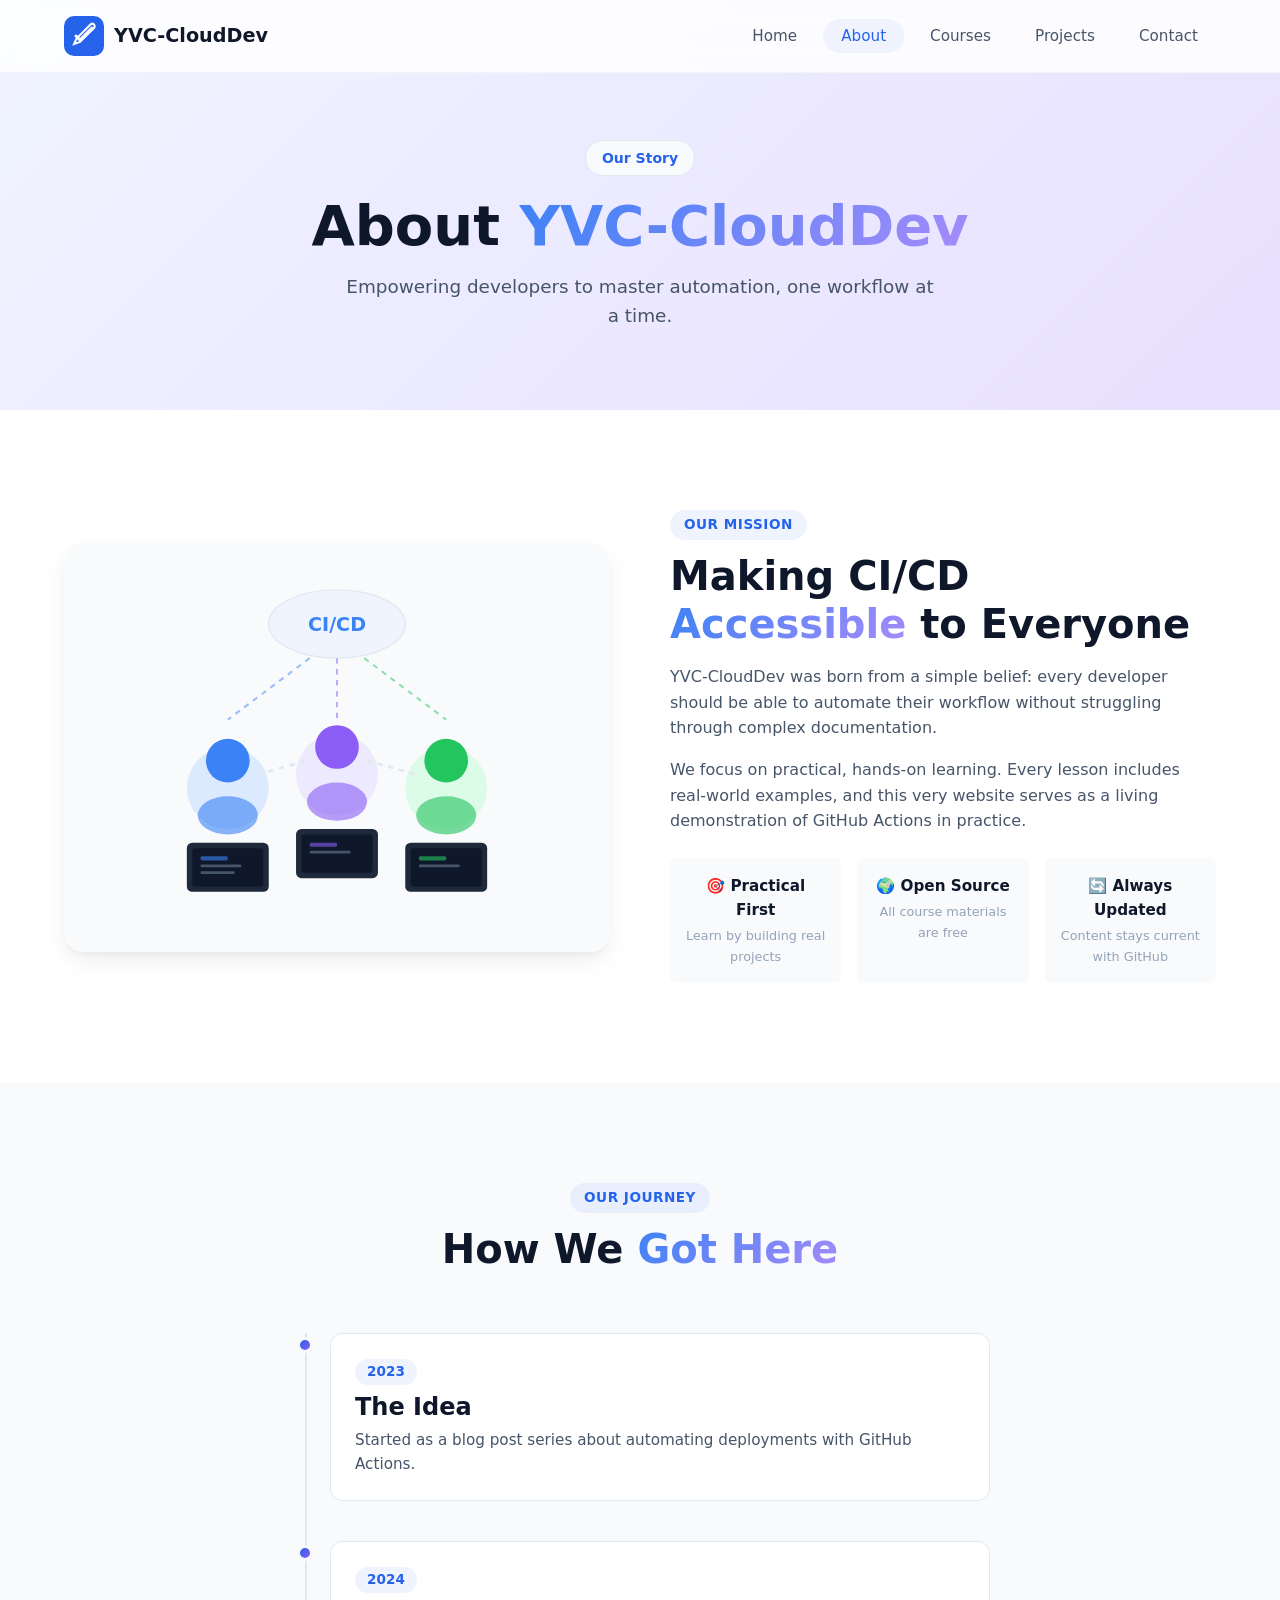
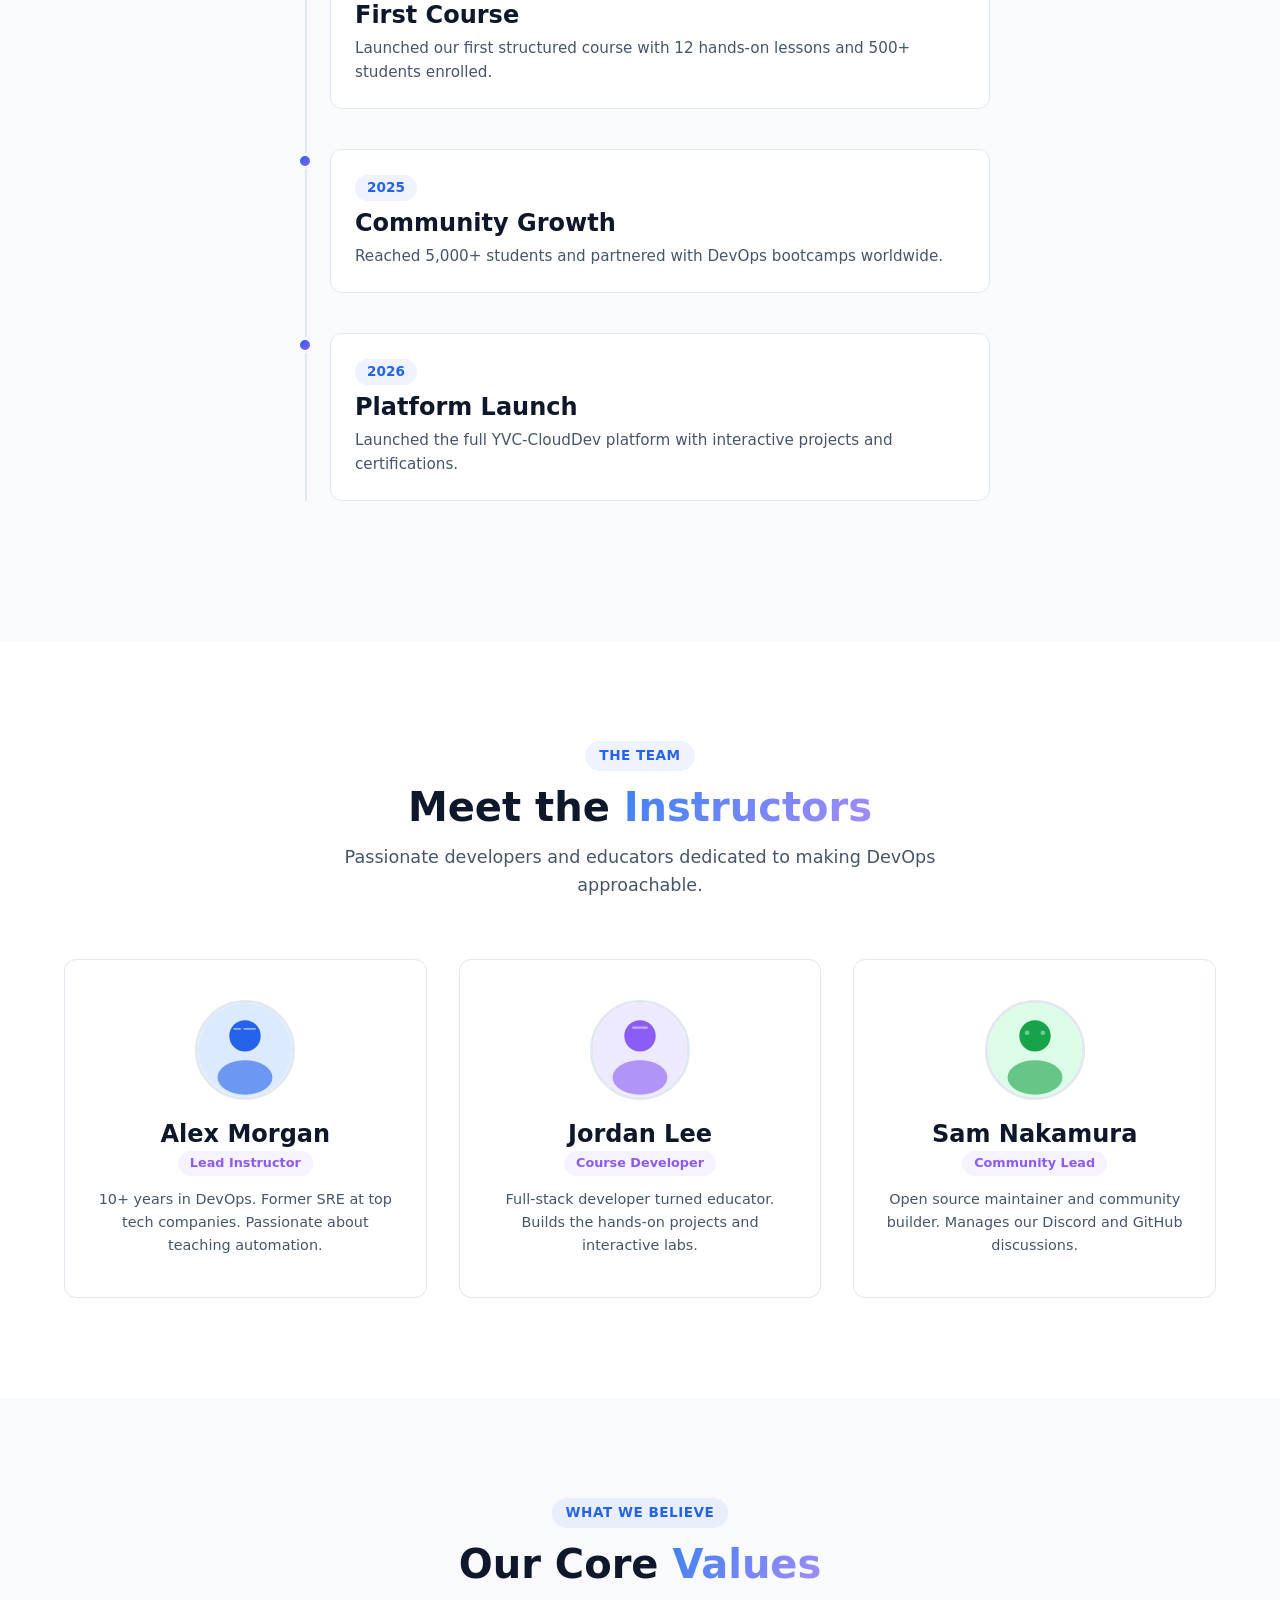
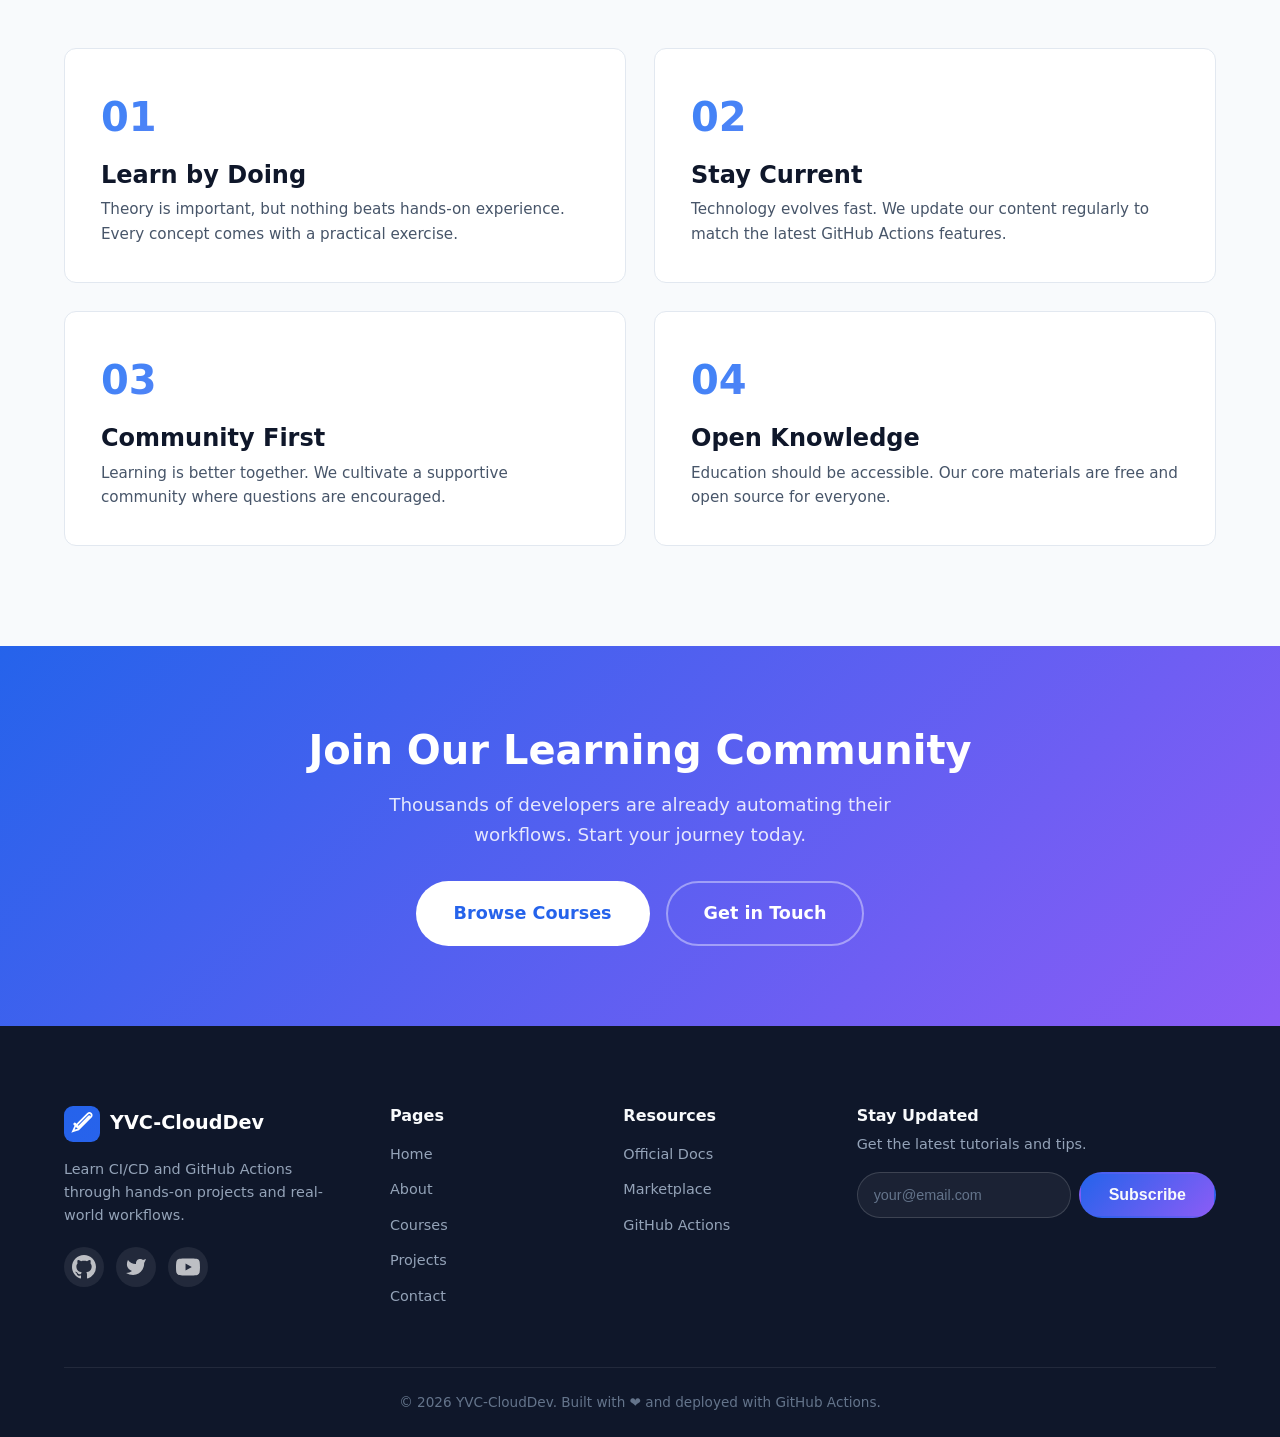
==== commit 2b0e5d7b: "Rename DevFlow Academy to YVC-CloudDev across all pages" ====
--- a/about.html
+++ b/about.html
@@ -3,7 +3,7 @@
 <head>
     <meta charset="UTF-8">
     <meta name="viewport" content="width=device-width, initial-scale=1.0">
-    <title>About - DevFlow Academy</title>
+    <title>About - YVC-CloudDev</title>
     <link rel="stylesheet" href="css/style.css">
     <link rel="icon" href="images/favicon.svg" type="image/svg+xml">
 </head>
@@ -12,8 +12,8 @@
     <nav class="navbar" id="navbar">
         <div class="container nav-container">
             <a href="index.html" class="logo">
-                <img src="images/logo.svg" alt="DevFlow Academy Logo" width="40" height="40">
-                <span>DevFlow Academy</span>
+                <img src="images/logo.svg" alt="YVC-CloudDev Logo" width="40" height="40">
+                <span>YVC-CloudDev</span>
             </a>
             <button class="nav-toggle" id="navToggle" aria-label="Toggle navigation">
                 <span></span>
@@ -34,7 +34,7 @@
     <header class="page-header">
         <div class="container">
             <span class="badge">Our Story</span>
-            <h1>About <span class="gradient-text">DevFlow Academy</span></h1>
+            <h1>About <span class="gradient-text">YVC-CloudDev</span></h1>
             <p>Empowering developers to master automation, one workflow at a time.</p>
         </div>
     </header>
@@ -49,7 +49,7 @@
                 <div class="about-text">
                     <span class="section-tag">Our Mission</span>
                     <h2>Making CI/CD <span class="gradient-text">Accessible</span> to Everyone</h2>
-                    <p>DevFlow Academy was born from a simple belief: every developer should be able to automate their workflow without struggling through complex documentation.</p>
+                    <p>YVC-CloudDev was born from a simple belief: every developer should be able to automate their workflow without struggling through complex documentation.</p>
                     <p>We focus on practical, hands-on learning. Every lesson includes real-world examples, and this very website serves as a living demonstration of GitHub Actions in practice.</p>
                     <div class="about-highlights">
                         <div class="highlight">
@@ -107,7 +107,7 @@
                     <div class="timeline-content">
                         <span class="timeline-date">2026</span>
                         <h3>Platform Launch</h3>
-                        <p>Launched the full DevFlow Academy platform with interactive projects and certifications.</p>
+                        <p>Launched the full YVC-CloudDev platform with interactive projects and certifications.</p>
                     </div>
                 </div>
             </div>
@@ -203,8 +203,8 @@
             <div class="footer-grid">
                 <div class="footer-brand">
                     <a href="index.html" class="logo">
-                        <img src="images/logo.svg" alt="DevFlow Academy" width="36" height="36">
-                        <span>DevFlow Academy</span>
+                        <img src="images/logo.svg" alt="YVC-CloudDev" width="36" height="36">
+                        <span>YVC-CloudDev</span>
                     </a>
                     <p>Learn CI/CD and GitHub Actions through hands-on projects and real-world workflows.</p>
                     <div class="social-links">
@@ -241,7 +241,7 @@
                 </div>
             </div>
             <div class="footer-bottom">
-                <p>&copy; 2026 DevFlow Academy. Built with ❤️ and deployed with GitHub Actions.</p>
+                <p>&copy; 2026 YVC-CloudDev. Built with ❤️ and deployed with GitHub Actions.</p>
             </div>
         </div>
     </footer>
--- a/css/style.css
+++ b/css/style.css
@@ -1,5 +1,5 @@
 /* ===================================
-   DevFlow Academy - Main Stylesheet
+   YVC-CloudDev - Main Stylesheet
    Modern, responsive, GitHub-themed
    =================================== */
 
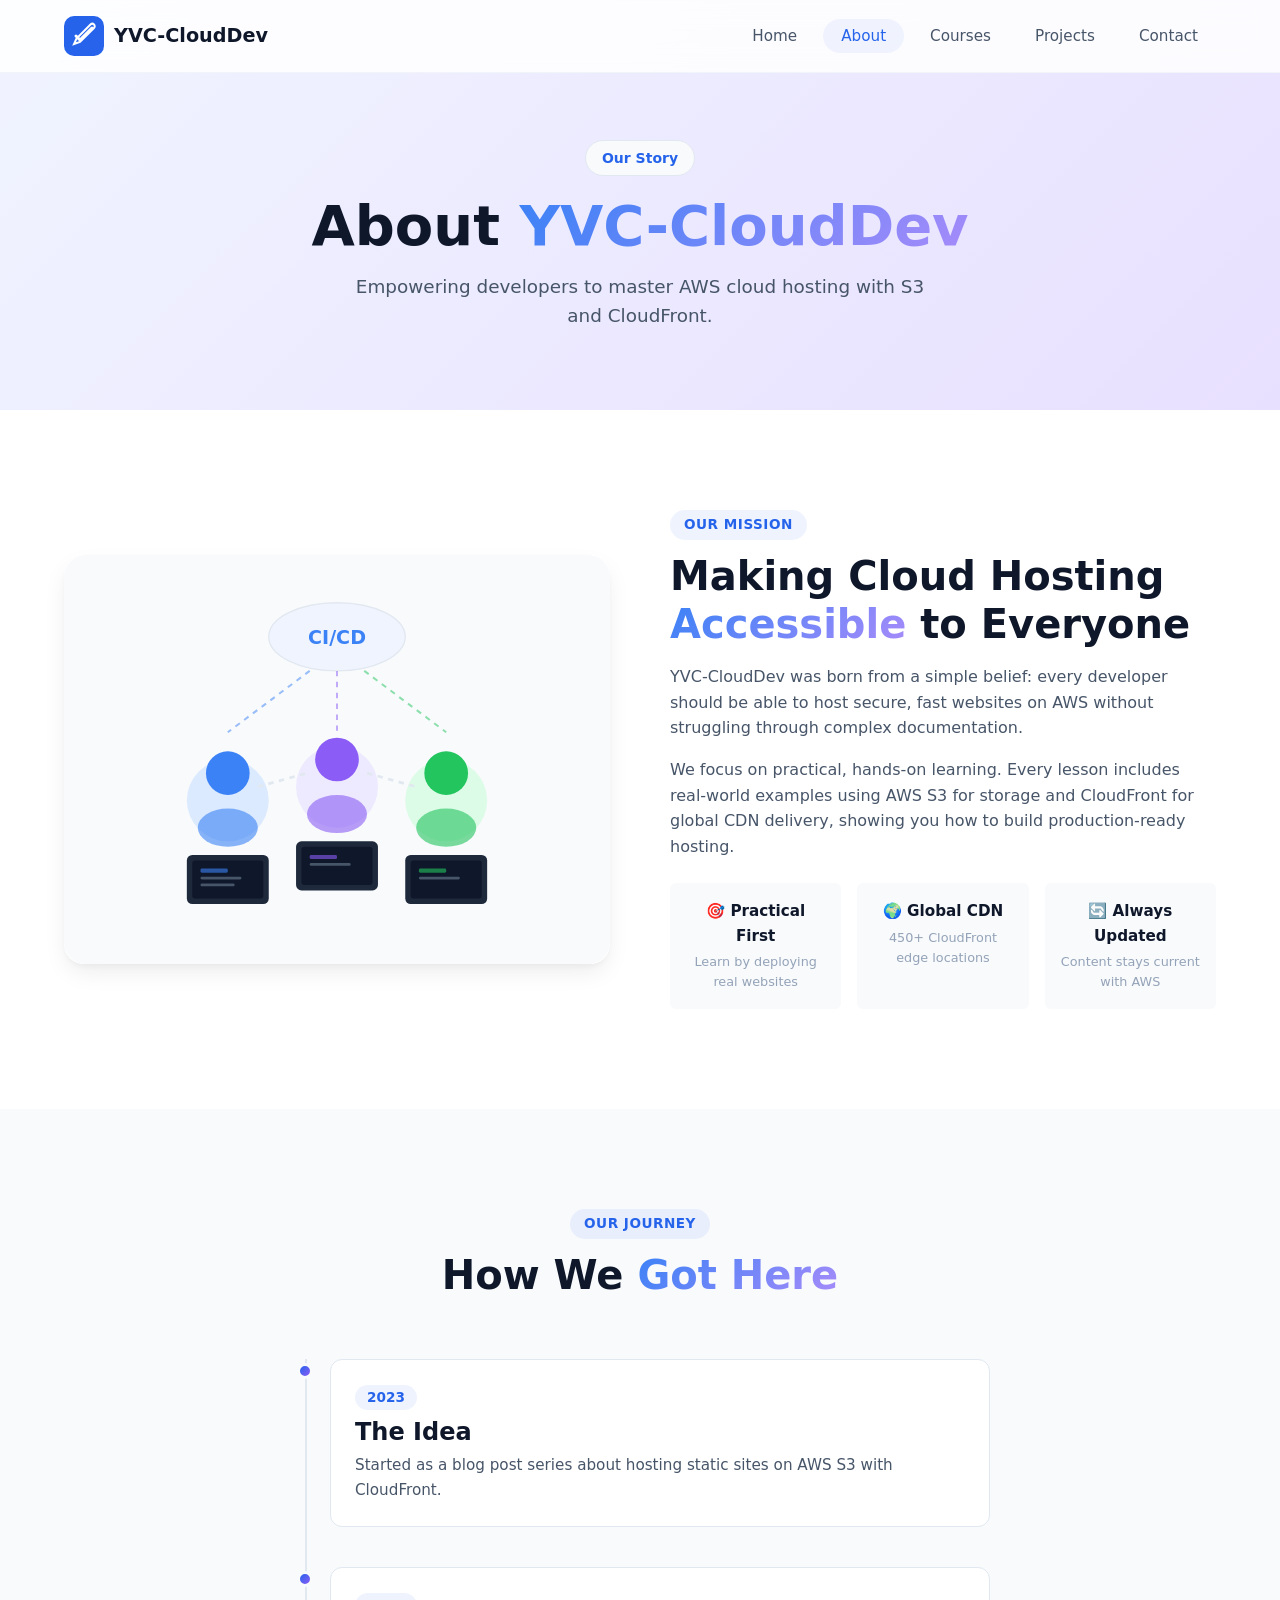
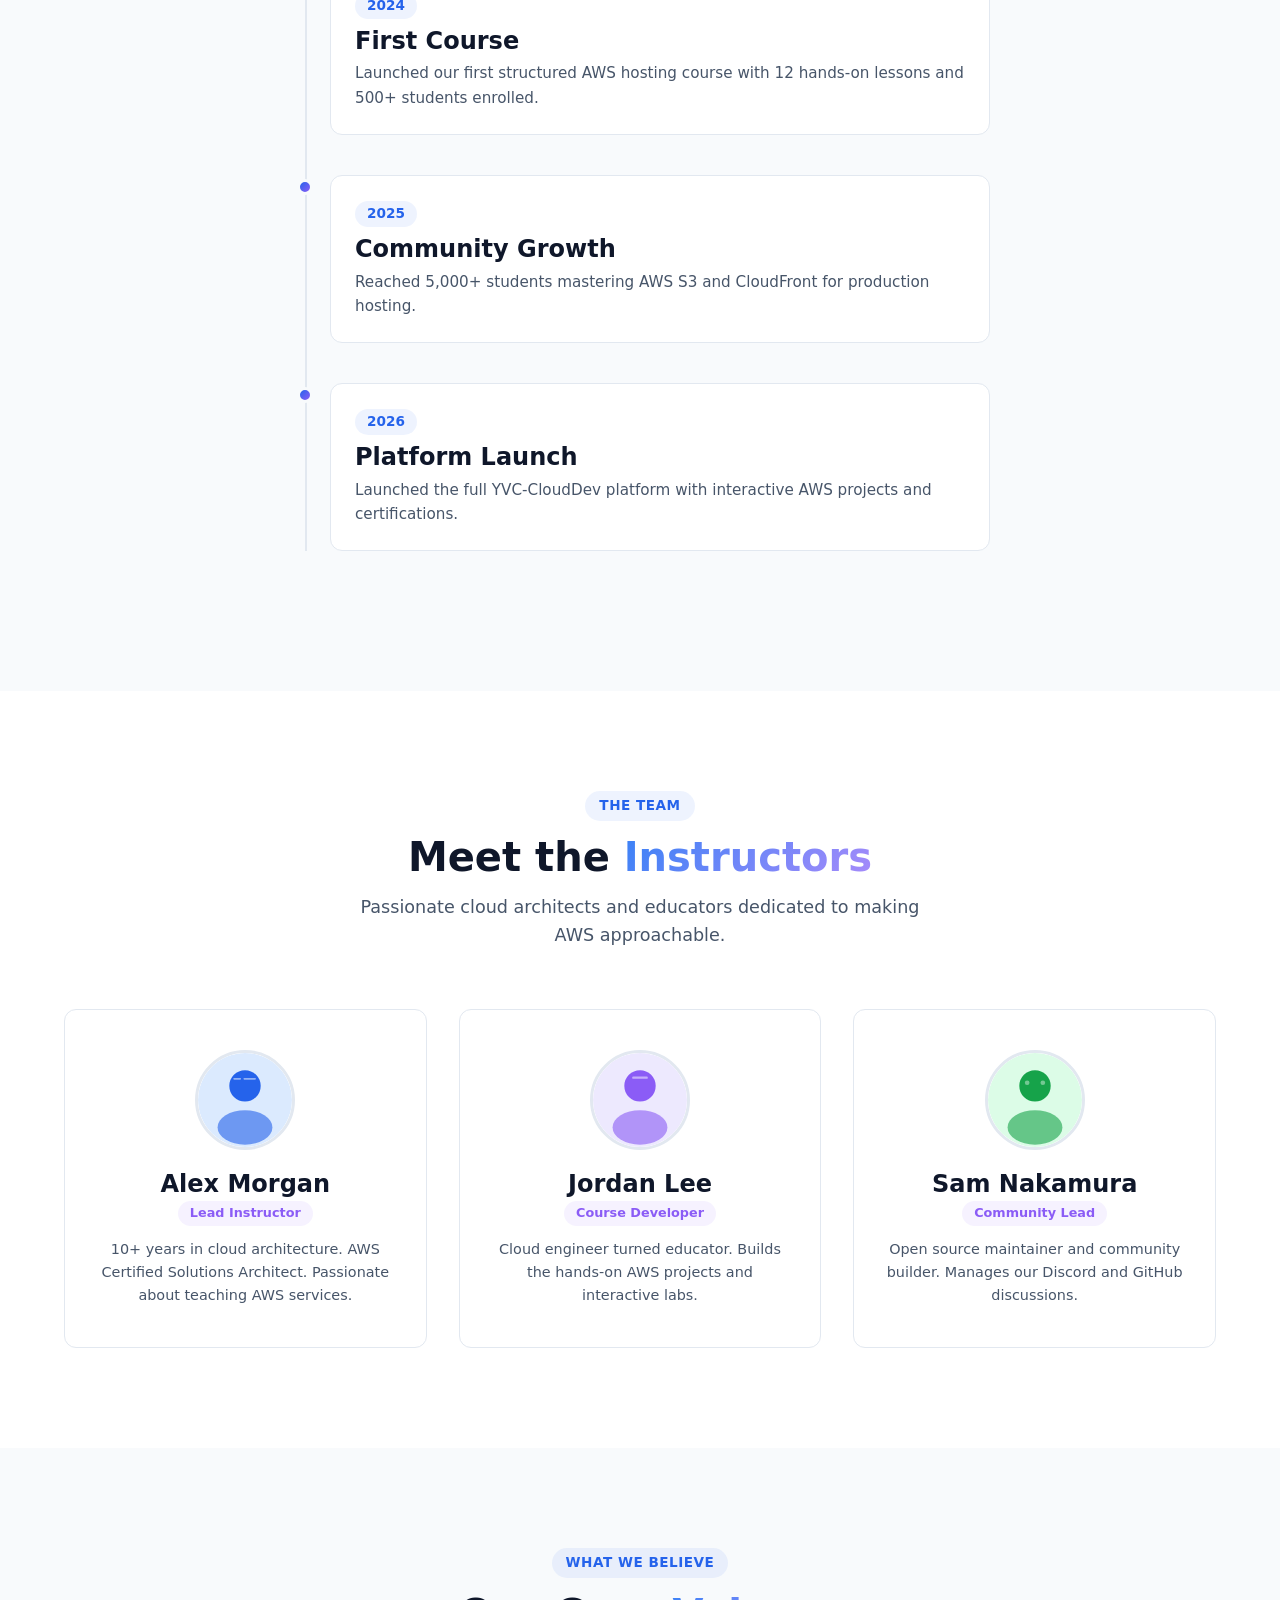
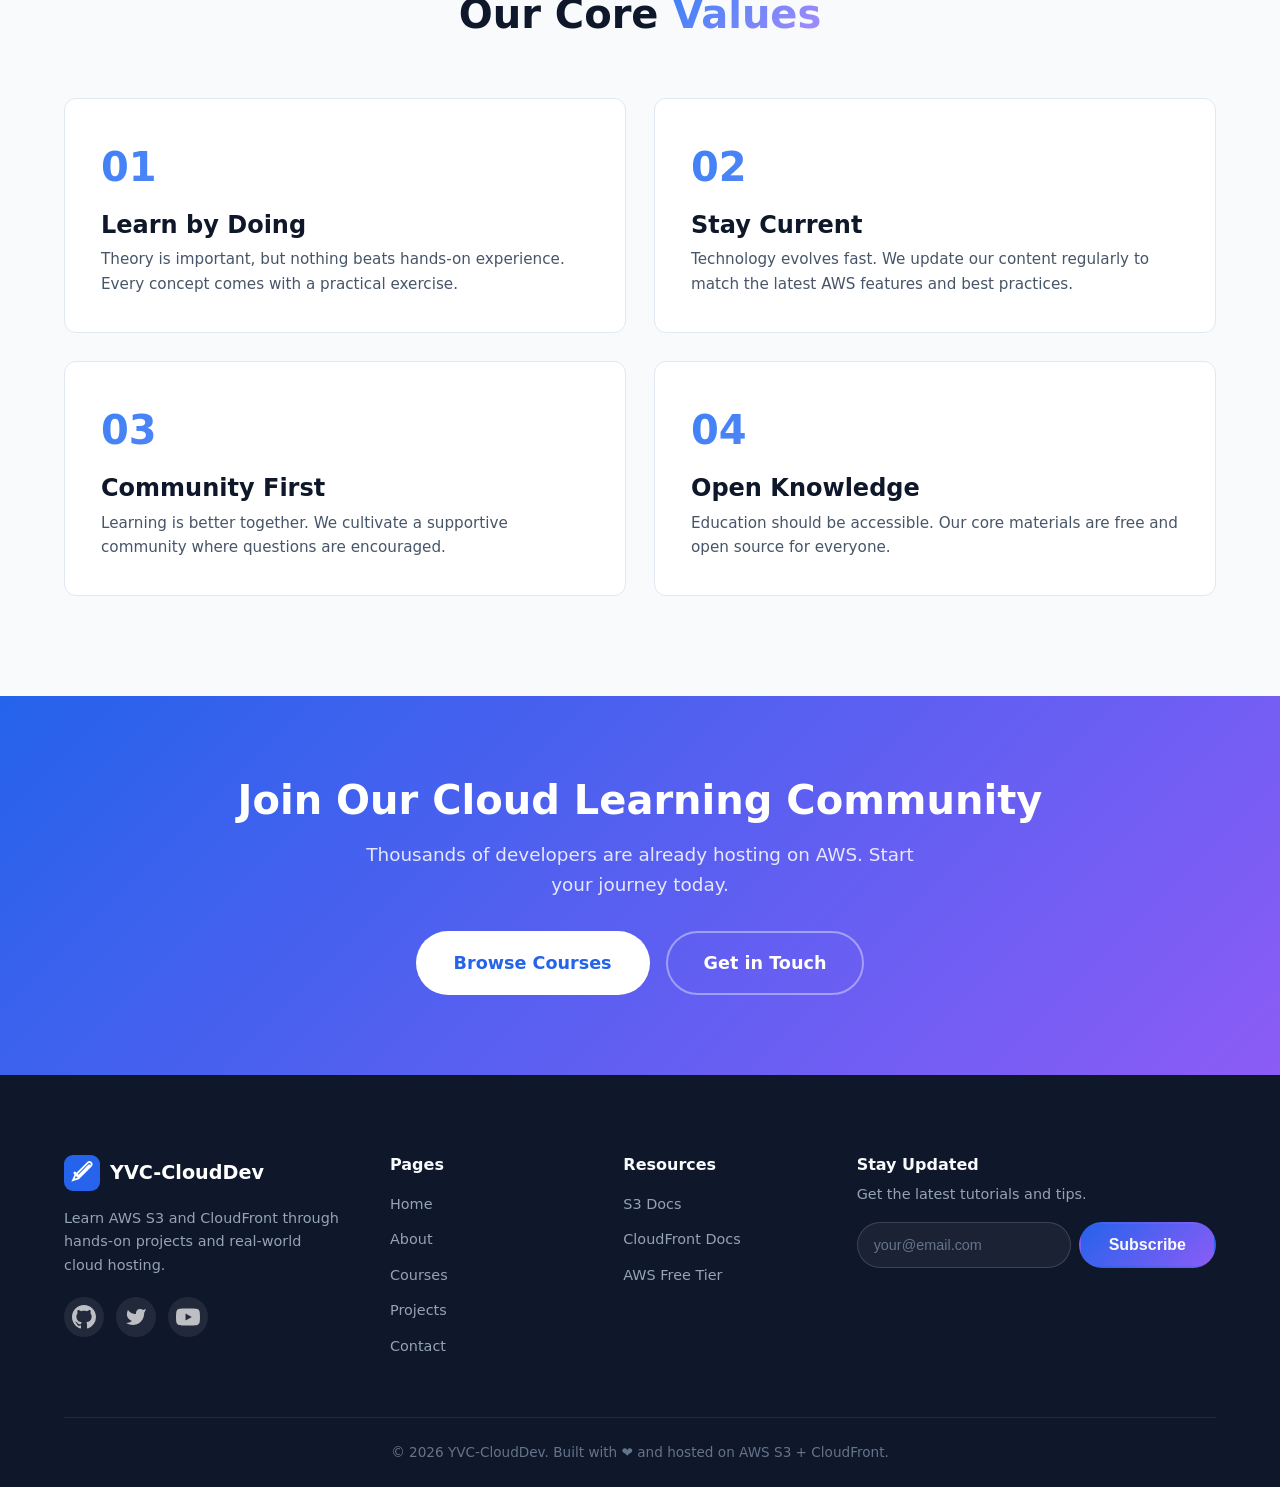
==== commit fd0637f9: "Update website content to AWS S3 & CloudFront and add CloudFront invalidation workflow" ====
--- a/about.html
+++ b/about.html
@@ -3,7 +3,7 @@
 <head>
     <meta charset="UTF-8">
     <meta name="viewport" content="width=device-width, initial-scale=1.0">
-    <title>About - YVC-CloudDev</title>
+    <title>About - YVC-CloudDev | AWS S3 & CloudFront</title>
     <link rel="stylesheet" href="css/style.css">
     <link rel="icon" href="images/favicon.svg" type="image/svg+xml">
 </head>
@@ -35,7 +35,7 @@
         <div class="container">
             <span class="badge">Our Story</span>
             <h1>About <span class="gradient-text">YVC-CloudDev</span></h1>
-            <p>Empowering developers to master automation, one workflow at a time.</p>
+            <p>Empowering developers to master AWS cloud hosting with S3 and CloudFront.</p>
         </div>
     </header>
 
@@ -48,21 +48,21 @@
                 </div>
                 <div class="about-text">
                     <span class="section-tag">Our Mission</span>
-                    <h2>Making CI/CD <span class="gradient-text">Accessible</span> to Everyone</h2>
-                    <p>YVC-CloudDev was born from a simple belief: every developer should be able to automate their workflow without struggling through complex documentation.</p>
-                    <p>We focus on practical, hands-on learning. Every lesson includes real-world examples, and this very website serves as a living demonstration of GitHub Actions in practice.</p>
+                    <h2>Making Cloud Hosting <span class="gradient-text">Accessible</span> to Everyone</h2>
+                    <p>YVC-CloudDev was born from a simple belief: every developer should be able to host secure, fast websites on AWS without struggling through complex documentation.</p>
+                    <p>We focus on practical, hands-on learning. Every lesson includes real-world examples using AWS S3 for storage and CloudFront for global CDN delivery, showing you how to build production-ready hosting.</p>
                     <div class="about-highlights">
                         <div class="highlight">
                             <strong>🎯 Practical First</strong>
-                            <p>Learn by building real projects</p>
+                            <p>Learn by deploying real websites</p>
                         </div>
                         <div class="highlight">
-                            <strong>🌍 Open Source</strong>
-                            <p>All course materials are free</p>
+                            <strong>🌍 Global CDN</strong>
+                            <p>450+ CloudFront edge locations</p>
                         </div>
                         <div class="highlight">
                             <strong>🔄 Always Updated</strong>
-                            <p>Content stays current with GitHub</p>
+                            <p>Content stays current with AWS</p>
                         </div>
                     </div>
                 </div>
@@ -83,7 +83,7 @@
                     <div class="timeline-content">
                         <span class="timeline-date">2023</span>
                         <h3>The Idea</h3>
-                        <p>Started as a blog post series about automating deployments with GitHub Actions.</p>
+                        <p>Started as a blog post series about hosting static sites on AWS S3 with CloudFront.</p>
                     </div>
                 </div>
                 <div class="timeline-item">
@@ -91,7 +91,7 @@
                     <div class="timeline-content">
                         <span class="timeline-date">2024</span>
                         <h3>First Course</h3>
-                        <p>Launched our first structured course with 12 hands-on lessons and 500+ students enrolled.</p>
+                        <p>Launched our first structured AWS hosting course with 12 hands-on lessons and 500+ students enrolled.</p>
                     </div>
                 </div>
                 <div class="timeline-item">
@@ -99,7 +99,7 @@
                     <div class="timeline-content">
                         <span class="timeline-date">2025</span>
                         <h3>Community Growth</h3>
-                        <p>Reached 5,000+ students and partnered with DevOps bootcamps worldwide.</p>
+                        <p>Reached 5,000+ students mastering AWS S3 and CloudFront for production hosting.</p>
                     </div>
                 </div>
                 <div class="timeline-item">
@@ -107,7 +107,7 @@
                     <div class="timeline-content">
                         <span class="timeline-date">2026</span>
                         <h3>Platform Launch</h3>
-                        <p>Launched the full YVC-CloudDev platform with interactive projects and certifications.</p>
+                        <p>Launched the full YVC-CloudDev platform with interactive AWS projects and certifications.</p>
                     </div>
                 </div>
             </div>
@@ -120,7 +120,7 @@
             <div class="section-header">
                 <span class="section-tag">The Team</span>
                 <h2>Meet the <span class="gradient-text">Instructors</span></h2>
-                <p>Passionate developers and educators dedicated to making DevOps approachable.</p>
+                <p>Passionate cloud architects and educators dedicated to making AWS approachable.</p>
             </div>
             <div class="team-grid">
                 <div class="team-card">
@@ -129,7 +129,7 @@
                     </div>
                     <h3>Alex Morgan</h3>
                     <span class="team-role">Lead Instructor</span>
-                    <p>10+ years in DevOps. Former SRE at top tech companies. Passionate about teaching automation.</p>
+                    <p>10+ years in cloud architecture. AWS Certified Solutions Architect. Passionate about teaching AWS services.</p>
                 </div>
                 <div class="team-card">
                     <div class="team-avatar">
@@ -137,7 +137,7 @@
                     </div>
                     <h3>Jordan Lee</h3>
                     <span class="team-role">Course Developer</span>
-                    <p>Full-stack developer turned educator. Builds the hands-on projects and interactive labs.</p>
+                    <p>Cloud engineer turned educator. Builds the hands-on AWS projects and interactive labs.</p>
                 </div>
                 <div class="team-card">
                     <div class="team-avatar">
@@ -167,7 +167,7 @@
                 <div class="value-card">
                     <div class="value-number">02</div>
                     <h3>Stay Current</h3>
-                    <p>Technology evolves fast. We update our content regularly to match the latest GitHub Actions features.</p>
+                    <p>Technology evolves fast. We update our content regularly to match the latest AWS features and best practices.</p>
                 </div>
                 <div class="value-card">
                     <div class="value-number">03</div>
@@ -187,8 +187,8 @@
     <section class="cta">
         <div class="container">
             <div class="cta-content">
-                <h2>Join Our Learning Community</h2>
-                <p>Thousands of developers are already automating their workflows. Start your journey today.</p>
+                <h2>Join Our Cloud Learning Community</h2>
+                <p>Thousands of developers are already hosting on AWS. Start your journey today.</p>
                 <div class="cta-buttons">
                     <a href="courses.html" class="btn btn-primary btn-lg">Browse Courses</a>
                     <a href="contact.html" class="btn btn-outline btn-lg">Get in Touch</a>
@@ -206,7 +206,7 @@
                         <img src="images/logo.svg" alt="YVC-CloudDev" width="36" height="36">
                         <span>YVC-CloudDev</span>
                     </a>
-                    <p>Learn CI/CD and GitHub Actions through hands-on projects and real-world workflows.</p>
+                    <p>Learn AWS S3 and CloudFront through hands-on projects and real-world cloud hosting.</p>
                     <div class="social-links">
                         <a href="#" aria-label="GitHub"><img src="images/icon-github.svg" alt="GitHub" width="24" height="24"></a>
                         <a href="#" aria-label="Twitter"><img src="images/icon-twitter.svg" alt="Twitter" width="24" height="24"></a>
@@ -226,9 +226,9 @@
                 <div class="footer-links">
                     <h4>Resources</h4>
                     <ul>
-                        <li><a href="https://docs.github.com/en/actions" target="_blank" rel="noopener noreferrer">Official Docs</a></li>
-                        <li><a href="https://github.com/marketplace?type=actions" target="_blank" rel="noopener noreferrer">Marketplace</a></li>
-                        <li><a href="https://github.com/features/actions" target="_blank" rel="noopener noreferrer">GitHub Actions</a></li>
+                        <li><a href="https://docs.aws.amazon.com/s3/" target="_blank" rel="noopener noreferrer">S3 Docs</a></li>
+                        <li><a href="https://docs.aws.amazon.com/cloudfront/" target="_blank" rel="noopener noreferrer">CloudFront Docs</a></li>
+                        <li><a href="https://aws.amazon.com/free/" target="_blank" rel="noopener noreferrer">AWS Free Tier</a></li>
                     </ul>
                 </div>
                 <div class="footer-newsletter">
@@ -241,7 +241,7 @@
                 </div>
             </div>
             <div class="footer-bottom">
-                <p>&copy; 2026 YVC-CloudDev. Built with ❤️ and deployed with GitHub Actions.</p>
+                <p>&copy; 2026 YVC-CloudDev. Built with ❤️ and hosted on AWS S3 + CloudFront.</p>
             </div>
         </div>
     </footer>
